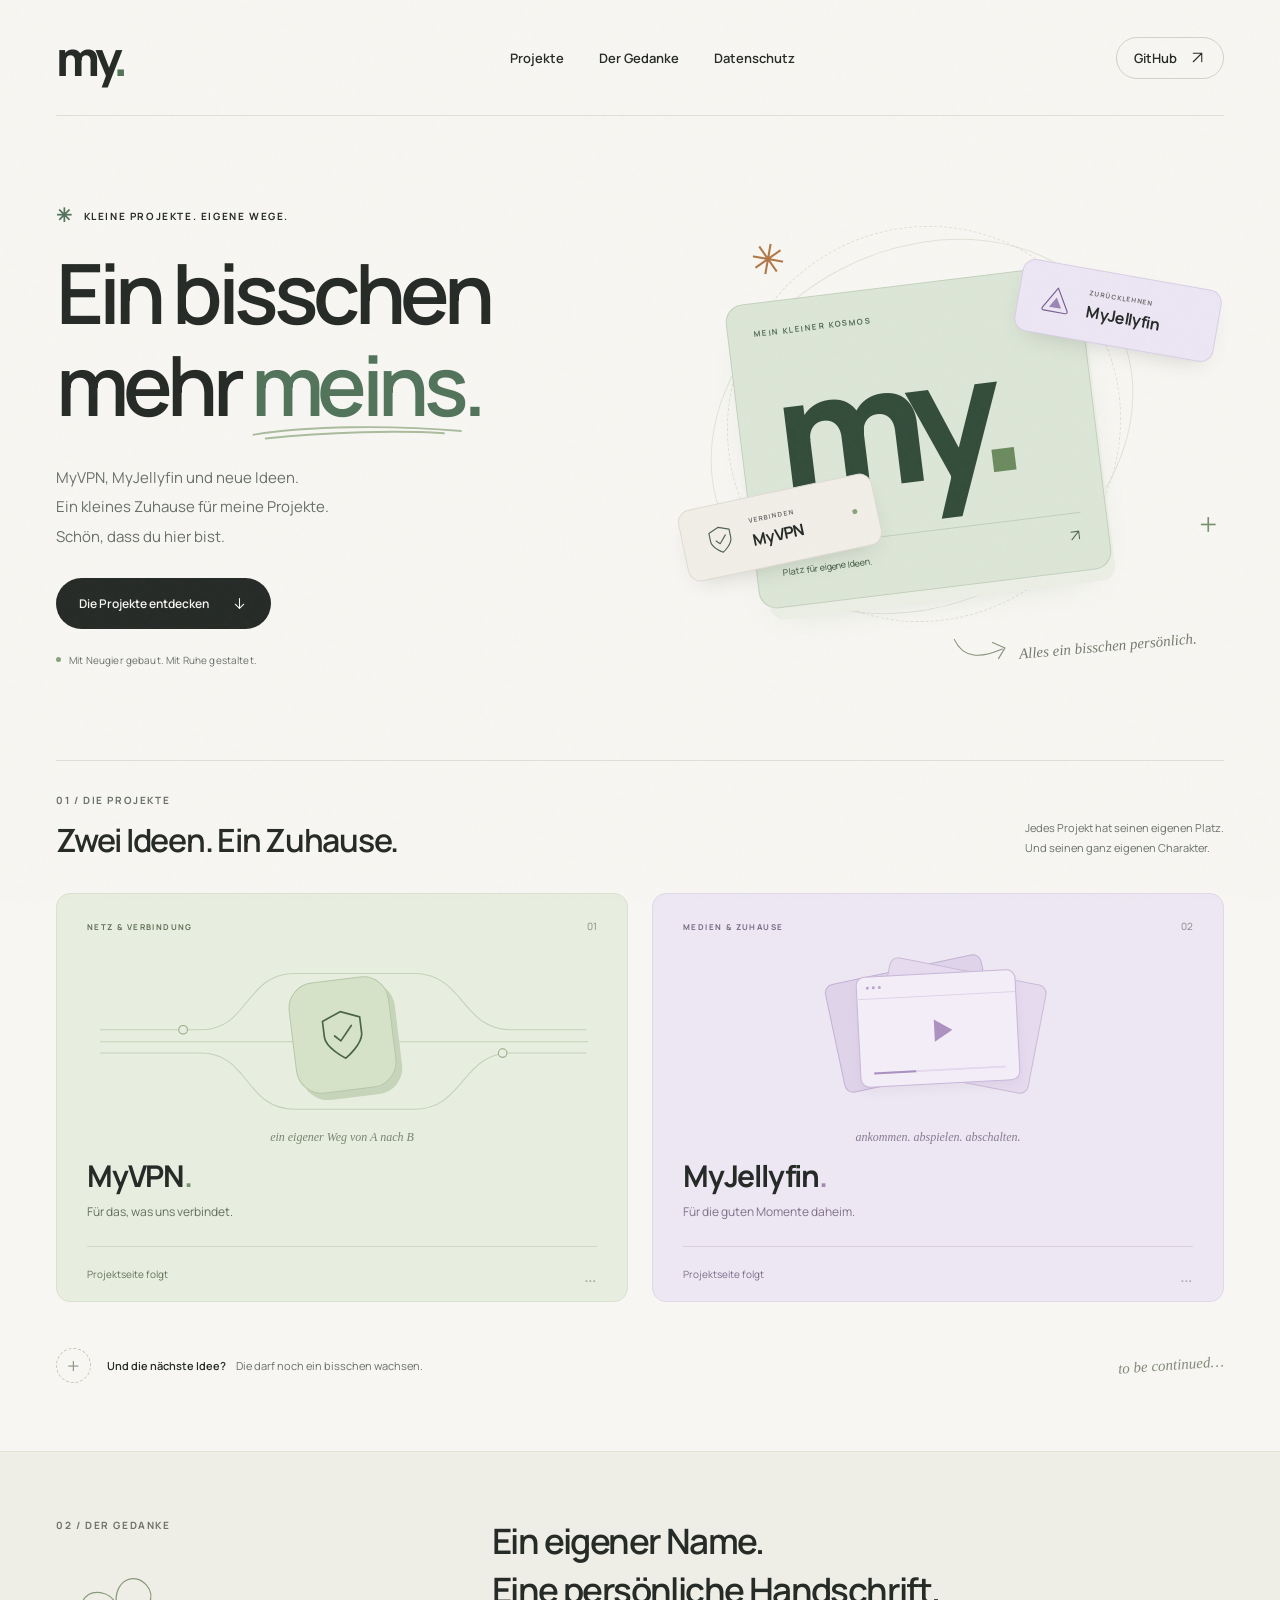
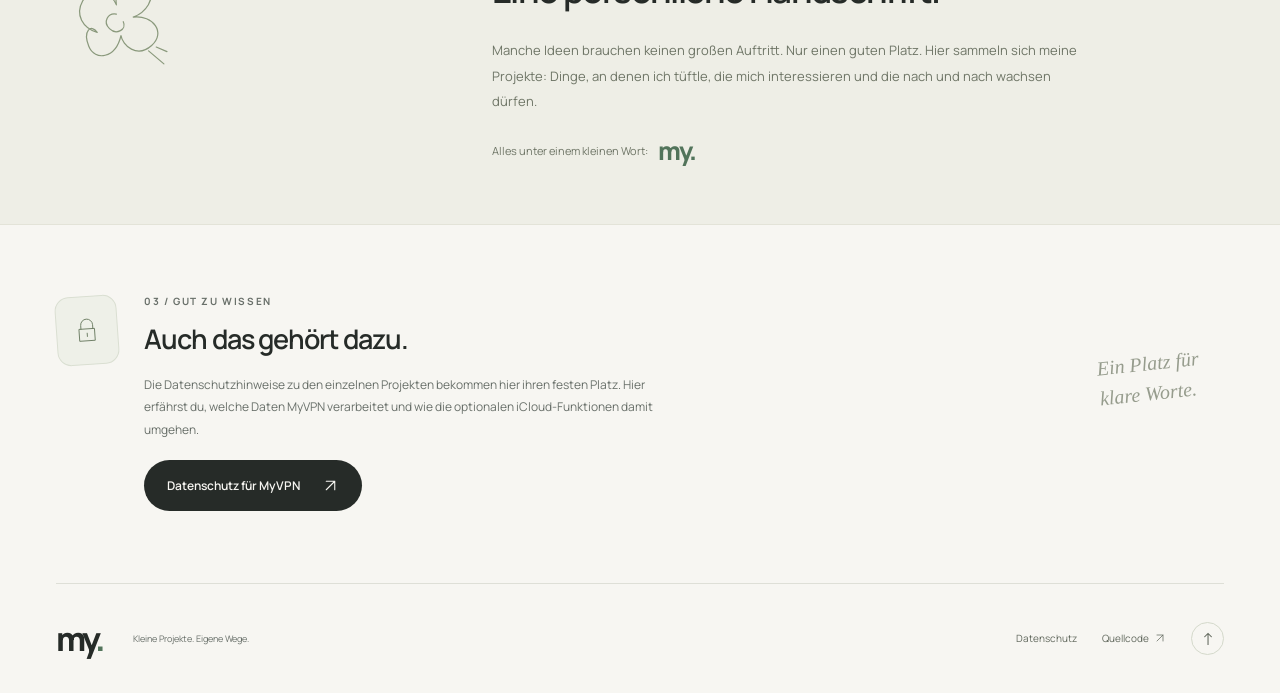
==== index.html @ 81cac43f "init" ====
<!doctype html>
<html lang="de">
  <head>
    <meta charset="utf-8">
    <meta name="viewport" content="width=device-width, initial-scale=1">
    <meta name="theme-color" content="#f7f6f2">
    <meta name="description" content="Ein bisschen mehr meins. Das Zuhause für MyVPN, MyJellyfin und neue Ideen. Projekte, Hintergründe und ein Platz für ihre Datenschutzhinweise.">
    <meta property="og:title" content="my. — Ein bisschen mehr meins.">
    <meta property="og:description" content="MyVPN, MyJellyfin und neue Ideen. Ein kleines Zuhause für meine Projekte.">
    <meta property="og:type" content="website">
    <title>my. — Ein bisschen mehr meins.</title>
    <link rel="icon" href="assets/favicon.svg" type="image/svg+xml">
    <link rel="preload" href="assets/fonts/manrope-variable.ttf" as="font" type="font/ttf" crossorigin>
    <link rel="stylesheet" href="assets/style.css">
    <script src="assets/main.js" defer></script>
  </head>
  <body>
    <a class="skip-link" href="#inhalt">Zum Inhalt springen</a>

    <header class="site-header wrap">
      <a class="wordmark" href="#" aria-label="my. — Zur Startseite">my<span>.</span></a>
      <nav class="main-nav" aria-label="Hauptnavigation">
        <a href="#projekte">Projekte</a>
        <a href="#gedanke">Der Gedanke</a>
        <a href="#datenschutz">Datenschutz</a>
      </nav>
      <a class="github-link" href="https://github.com/lucifermontop" aria-label="GitHub-Profil von lucifermontop">
        GitHub <svg viewBox="0 0 24 24" aria-hidden="true"><path d="M6 18 18 6M6 6h12v12"/></svg>
      </a>
    </header>

    <main id="inhalt">
      <section class="hero wrap" aria-labelledby="hero-title">
        <div class="hero-copy">
          <p class="eyebrow"><span class="little-star" aria-hidden="true">✳</span> KLEINE PROJEKTE. EIGENE WEGE.</p>
          <h1 id="hero-title">Ein bisschen<br>mehr <span class="meins">meins<svg viewBox="0 0 350 20" preserveAspectRatio="none" aria-hidden="true"><path d="M4 13C93 1 232 0 346 8M24 18C128 9 243 7 318 11"/></svg></span><span class="hero-period">.</span></h1>
          <p class="hero-description">MyVPN, MyJellyfin und neue Ideen.<br>Ein kleines Zuhause für meine Projekte.<br>Schön, dass du hier bist.</p>
          <a class="button button-dark" href="#projekte">Die Projekte entdecken <svg viewBox="0 0 24 24" aria-hidden="true"><path d="M12 5v14M6 13l6 6 6-6"/></svg></a>
          <div class="hero-note"><span aria-hidden="true"></span> Mit Neugier gebaut. Mit Ruhe gestaltet.</div>
        </div>

        <div class="hero-art" aria-hidden="true">
          <div class="orbit orbit-one"></div>
          <div class="orbit orbit-two"></div>
          <span class="art-spark spark-one">✳</span>
          <span class="art-spark spark-two">+</span>
          <div class="studio-card">
            <div class="studio-top"><span>MEIN KLEINER KOSMOS</span><span class="three-dots"><i></i><i></i><i></i></span></div>
            <div class="studio-mark">my<span>.</span></div>
            <div class="studio-bottom"><span>Platz für eigene Ideen.</span><svg viewBox="0 0 24 24"><path d="M6 18 18 6M6 6h12v12"/></svg></div>
          </div>
          <div class="floating-project floating-vpn">
            <div class="mini-icon vpn-mini"><svg viewBox="0 0 48 48"><path d="M24 5 39 11v12c0 10-15 19-15 19S9 33 9 23V11L24 5Z"/><path d="m17 24 5 5 10-11"/></svg></div>
            <div><span class="floating-label">VERBINDEN</span><strong>MyVPN</strong></div>
            <span class="floating-dot"></span>
          </div>
          <div class="floating-project floating-jellyfin">
            <div class="mini-icon jelly-mini"><svg viewBox="0 0 48 48"><path d="m24 7 18 31c1.3 2.3.4 4-2.2 4H8.2C5.6 42 4.7 40.3 6 38L24 7Z"/><path d="m24 21 9 15H15l9-15Z"/></svg></div>
            <div><span class="floating-label">ZURÜCKLEHNEN</span><strong>MyJellyfin</strong></div>
          </div>
          <div class="art-caption"><svg viewBox="0 0 64 34"><path d="M3 5c8 22 27 23 51 15M44 12l13 7-8 11"/></svg><span>Alles ein bisschen persönlich.</span></div>
        </div>
      </section>

      <section class="projects-section wrap" id="projekte" aria-labelledby="projects-title">
        <div class="section-heading">
          <div><p class="eyebrow">01 / DIE PROJEKTE</p><h2 id="projects-title">Zwei Ideen. Ein Zuhause.</h2></div>
          <p>Jedes Projekt hat seinen eigenen Platz.<br>Und seinen ganz eigenen Charakter.</p>
        </div>

        <div class="project-grid">
          <article class="project-card project-vpn">
            <div class="project-topline"><span class="project-category">NETZ & VERBINDUNG</span><span class="project-number">01</span></div>
            <div class="project-illustration vpn-illustration" aria-hidden="true">
              <svg class="vpn-routes" viewBox="0 0 520 220" fill="none"><path d="M-20 112h117c55 0 51-65 108-65h139c57 0 55 65 111 65h88M-20 139h117c55 0 51 65 108 65h139c57 0 55-65 111-65h88M-20 126h565"/><circle cx="76" cy="112" r="5"/><circle cx="446" cy="139" r="5"/></svg>
              <div class="vpn-emblem"><svg viewBox="0 0 64 64"><path d="m32 7 20 8v17c0 12-20 25-20 25S12 44 12 32V15l20-8Z"/><path d="m23 32 6 6 13-15"/></svg></div>
              <span class="illustration-caption">ein eigener Weg von A nach B</span>
            </div>
            <div class="project-copy"><h3>MyVPN<span>.</span></h3><p>Für das, was uns verbindet.</p></div>
            <div class="project-footer"><span>Projektseite folgt</span><span class="project-footer-icon" aria-hidden="true">…</span></div>
          </article>

          <article class="project-card project-jellyfin">
            <div class="project-topline"><span class="project-category">MEDIEN & ZUHAUSE</span><span class="project-number">02</span></div>
            <div class="project-illustration jelly-illustration" aria-hidden="true">
              <div class="media-frame frame-back"></div><div class="media-frame frame-middle"></div>
              <div class="media-frame frame-front"><span class="frame-dots"><i></i><i></i><i></i></span><svg viewBox="0 0 64 64"><path d="m27 19 21 13-21 13V19Z"/></svg><span class="media-progress"></span></div>
              <span class="illustration-caption">ankommen. abspielen. abschalten.</span>
            </div>
            <div class="project-copy"><h3>MyJellyfin<span>.</span></h3><p>Für die guten Momente daheim.</p></div>
            <div class="project-footer"><span>Projektseite folgt</span><span class="project-footer-icon" aria-hidden="true">…</span></div>
          </article>
        </div>

        <div class="next-idea"><span class="next-idea-symbol" aria-hidden="true">+</span><p>Und die nächste Idee?<span>Die darf noch ein bisschen wachsen.</span></p><span class="next-idea-scribble" aria-hidden="true">to be continued…</span></div>
      </section>

      <section class="thought-section" id="gedanke" aria-labelledby="thought-title">
        <div class="thought-inner wrap">
          <div class="thought-label"><p class="eyebrow">02 / DER GEDANKE</p><div class="thought-doodle" aria-hidden="true"><svg viewBox="0 0 150 145"><path d="M42 88c-19-6-29-23-19-41s37-13 44 5c-4-31 23-44 39-26s-3 37-17 42c26-3 43 20 24 37s-38 0-40-13c-7 30-34 34-42 14s3-30 11-18Z"/><path d="M67 64c-11-2-18 10-9 19s23 1 18-9M109 112l20 17M119 107l14 6"/></svg></div></div>
          <div class="thought-copy"><h2 id="thought-title">Ein eigener Name.<br>Eine persönliche Handschrift.</h2><p>Manche Ideen brauchen keinen großen Auftritt. Nur einen guten Platz. Hier sammeln sich meine Projekte: Dinge, an denen ich tüftle, die mich interessieren und die nach und nach wachsen dürfen.</p><p class="thought-signoff">Alles unter einem kleinen Wort: <span>my.</span></p></div>
        </div>
      </section>

      <section class="privacy-section wrap" id="datenschutz" aria-labelledby="privacy-title">
        <div class="privacy-icon" aria-hidden="true"><svg viewBox="0 0 48 48"><path d="M13 21v-7a11 11 0 0 1 22 0v7M10 21h28v22H10z"/><path d="M24 29v6"/></svg></div>
        <div class="privacy-copy"><p class="eyebrow">03 / GUT ZU WISSEN</p><h2 id="privacy-title">Auch das gehört dazu.</h2><p>Die Datenschutzhinweise zu den einzelnen Projekten bekommen hier ihren festen Platz. Hier erfährst du, welche Daten MyVPN verarbeitet und wie die optionalen iCloud-Funktionen damit umgehen.</p><a class="button button-dark" href="MyVPN/privacy.html">Datenschutz für MyVPN <svg viewBox="0 0 24 24" aria-hidden="true"><path d="M6 18 18 6M6 6h12v12"/></svg></a></div>
        <span class="privacy-side-note" aria-hidden="true">Ein Platz für<br>klare Worte.</span>
      </section>
    </main>

    <footer class="site-footer wrap">
      <div class="footer-brand"><a class="wordmark" href="#" aria-label="my. — Zurück nach oben">my<span>.</span></a><span>Kleine Projekte. Eigene Wege.</span></div>
      <div class="footer-links"><a href="#datenschutz">Datenschutz</a><a href="https://github.com/lucifermontop/lucifermontop.github.io">Quellcode <svg viewBox="0 0 24 24" aria-hidden="true"><path d="M6 18 18 6M6 6h12v12"/></svg></a><a class="back-to-top" href="#" aria-label="Zurück nach oben">↑</a></div>
    </footer>
  </body>
</html>
---- assets/style.css ----
@font-face {
  font-family: "Manrope";
  src: url("fonts/manrope-variable.ttf") format("truetype");
  font-style: normal;
  font-weight: 200 800;
  font-display: swap;
}

:root {
  --paper: #f7f6f2;
  --ink: #262b28;
  --muted: #69706a;
  --line: #dedfd7;
  --green: #52745b;
  --sage: #dce6d7;
  --lilac: #e9e4f1;
  --font: "Manrope", Arial, sans-serif;
}

*, *::before, *::after { box-sizing: border-box; }
html { scroll-behavior: smooth; scroll-padding-top: 32px; }
body { margin: 0; background: var(--paper); color: var(--ink); font-family: var(--font); -webkit-font-smoothing: antialiased; }
body::before { content: ""; position: fixed; inset: 0; opacity: .035; pointer-events: none; z-index: 10; background-image: url("data:image/svg+xml,%3Csvg viewBox='0 0 180 180' xmlns='http://www.w3.org/2000/svg'%3E%3Cfilter id='n'%3E%3CfeTurbulence type='fractalNoise' baseFrequency='.85' numOctaves='3' stitchTiles='stitch'/%3E%3C/filter%3E%3Cpath fill='%23000' filter='url(%23n)' opacity='.5' d='M0 0h180v180H0z'/%3E%3C/svg%3E"); }
::selection { background: #cfddc9; color: var(--ink); }
a { color: inherit; text-decoration: none; }
button, a { -webkit-tap-highlight-color: transparent; }
svg { display: block; }
a:focus-visible { outline: 2px solid var(--green); outline-offset: 6px; border-radius: 3px; }
.wrap { width: min(1200px, calc(100% - 112px)); margin-inline: auto; }
.skip-link { position: absolute; left: 24px; top: -100px; padding: 14px 20px; background: var(--ink); color: white; z-index: 20; }
.skip-link:focus { top: 12px; }
.site-header { display: flex; align-items: center; justify-content: space-between; min-height: 116px; border-bottom: 1px solid var(--line); gap: 24px; }
.wordmark { font-weight: 800; font-size: 48px; letter-spacing: -4.5px; line-height: 1; padding-right: 5px; }
.wordmark span { color: var(--green); }
.main-nav { display: flex; gap: 35px; margin-left: 60px; font-size: 13px; font-weight: 600; }
.main-nav a, .footer-links a { transition: color .2s; }
.main-nav a:hover, .footer-links a:hover { color: var(--green); }
.main-nav a[aria-current="location"] { color: var(--green); text-decoration: underline; text-underline-offset: 6px; text-decoration-color: #aabc9d; }
.github-link { display: flex; align-items: center; gap: 12px; font-size: 13px; font-weight: 600; border: 1px solid #cfd3c9; padding: 11px 17px; border-radius: 100px; transition: background .2s; }
.github-link:hover { background: var(--sage); }
.github-link svg, .button svg, .footer-links svg { width: 17px; height: 17px; fill: none; stroke: currentColor; stroke-width: 1.5; stroke-linecap: round; stroke-linejoin: round; }
.hero { display: grid; grid-template-columns: 1.05fr 1fr; gap: 16px; align-items: center; padding-block: 90px 93px; }
.eyebrow { font-size: 10px; line-height: 1.6; letter-spacing: 1.6px; font-weight: 700; margin: 0 0 22px; }
.hero-copy .eyebrow { display: flex; align-items: center; gap: 10px; }
.little-star { font-size: 19px; color: var(--green); line-height: 1; }
h1 { font-size: clamp(64px, 6.5vw, 88px); letter-spacing: -5.5px; font-weight: 600; line-height: 1.1; margin: 0; }
.meins { position: relative; color: var(--green); display: inline-block; }
.meins svg { position: absolute; left: 0; bottom: -10px; width: 100%; height: 15px; fill: none; stroke: #aabc9d; stroke-width: 2.5; stroke-linecap: round; }
.hero-period { color: var(--green); }
.hero-description { font-size: 15px; line-height: 1.95; color: var(--muted); margin: 33px 0 27px; }
.button { display: inline-flex; align-items: center; gap: 22px; padding: 17px 23px; font-size: 12px; font-weight: 600; border-radius: 100px; transition: background .2s, transform .2s; }
.button-dark { color: var(--paper); background: var(--ink); }
.button-dark:hover { background: #47634e; transform: translateY(-2px); }
.hero-note { margin-top: 24px; font-size: 10px; color: var(--muted); display: flex; align-items: center; gap: 8px; letter-spacing: .15px; }
.hero-note > span { height: 5px; width: 5px; background: #87a37d; border-radius: 50%; }
.hero-art { height: 455px; position: relative; isolation: isolate; overflow: clip; overflow-clip-margin: 14px; }
.orbit { position: absolute; border: 1px solid #e0e3d8; border-radius: 50%; width: 440px; height: 355px; left: 40px; top: 40px; transform: rotate(-28deg); z-index: -1; }
.orbit-two { width: 390px; height: 400px; left: 67px; top: 15px; transform: rotate(39deg); border-style: dashed; border-color: #dce0d4; }
.studio-card { position: absolute; width: 355px; height: 306px; top: 75px; left: 79px; border-radius: 18px; background: #dce6d7; border: 1px solid #c4d1be; transform: rotate(-7deg); box-shadow: 6px 16px 0 -4px #ebeee4, 0 20px 40px -28px #3f58475c; padding: 24px 25px 20px; transition: transform .55s cubic-bezier(.2,.8,.2,1); }
.hero-art:hover .studio-card { transform: rotate(-4deg) translateY(-3px); }
.studio-top { display: flex; justify-content: space-between; align-items: center; font-size: 8px; letter-spacing: 1.5px; font-weight: 700; color: #55705a; }
.three-dots { display: flex; gap: 4px; }
.three-dots i { display: block; width: 4px; height: 4px; background: #78906e; border-radius: 50%; }
.studio-mark { font-size: 166px; font-weight: 800; letter-spacing: -17px; line-height: 1.2; margin: -2px 0 14px 10px; color: #344d3b; }
.studio-mark span { color: #6c8b5f; }
.studio-bottom { display: flex; justify-content: space-between; align-items: center; padding-top: 14px; border-top: 1px solid #bfd0b9; font-size: 9px; font-weight: 500; color: #51684e; }
.studio-bottom svg { width: 16px; height: 16px; stroke: currentColor; stroke-width: 1.5; fill: none; }
.floating-project { position: absolute; display: flex; align-items: center; gap: 13px; padding: 17px 19px; border-radius: 13px; box-shadow: 0 10px 25px -13px #333b3440; }
.floating-vpn { top: 282px; left: 19px; width: 198px; background: #f1eee7; border: 1px solid #dedbd2; transform: rotate(-12deg); }
.floating-jellyfin { top: 65px; right: 5px; width: 202px; background: #ece6f4; border: 1px solid #d8cfe4; transform: rotate(10deg); }
.floating-label { display: block; font-size: 6.5px; font-weight: 700; letter-spacing: 1px; color: #696969; margin-bottom: 4px; }
.floating-project strong { display: block; font-weight: 700; font-size: 16px; letter-spacing: -.5px; }
.mini-icon { flex-shrink: 0; width: 37px; height: 37px; display: grid; place-items: center; }
.mini-icon svg { width: 33px; height: 33px; stroke-width: 1.7; fill: none; stroke: #52654f; stroke-linejoin: round; stroke-linecap: round; }
.jelly-mini svg { stroke: #796192; }
.jelly-mini svg path:last-child { fill: #9c86b3; stroke: none; }
.floating-dot { height: 5px; width: 5px; border-radius: 50%; background: #89a27e; margin-left: auto; }
.art-spark { position: absolute; line-height: 1; }
.spark-one { color: #b17748; top: 28px; left: 89px; font-size: 42px; transform: rotate(10deg); }
.spark-two { color: #78916e; font-size: 32px; top: 299px; right: 6px; font-weight: 300; }
.art-caption { position: absolute; display: flex; gap: 7px; align-items: flex-end; bottom: 6px; right: 28px; color: #737b6c; font-family: Georgia, serif; font-style: italic; font-size: 15px; transform: rotate(-5deg); }
.art-caption svg { width: 59px; height: 36px; fill: none; stroke: #89937b; stroke-width: 1.2; stroke-linecap: round; }
.projects-section { padding-block: 31px 68px; border-top: 1px solid var(--line); }
.section-heading { display: flex; align-items: flex-end; justify-content: space-between; gap: 24px; margin-bottom: 32px; }
.section-heading .eyebrow { margin-bottom: 12px; color: var(--muted); }
h2 { font-size: 32px; line-height: 1.3; font-weight: 600; letter-spacing: -1.25px; margin: 0; }
.section-heading > p { color: var(--muted); font-size: 11px; line-height: 1.9; margin: 0 0 2px; }
.project-grid { display: grid; grid-template-columns: 1fr 1fr; gap: 24px; }
.project-card { padding: 25px 30px 0; border-radius: 14px; border: 1px solid; overflow: hidden; }
.project-vpn { background: #e7eddf; border-color: #d9e1d0; }
.project-jellyfin { background: #ece7f2; border-color: #e0d8e7; }
.project-topline { display: flex; justify-content: space-between; align-items: center; }
.project-category { font-size: 8px; letter-spacing: 1.4px; font-weight: 700; color: #627058; }
.project-jellyfin .project-category { color: #786984; }
.project-number { font-size: 10px; opacity: .5; }
.project-illustration { height: 222px; position: relative; display: grid; place-items: center; }
.vpn-routes { position: absolute; width: calc(100% + 60px); height: 190px; left: -30px; top: 0; stroke: #c4d2b7; stroke-width: 1.2; }
.vpn-routes circle { fill: #e7eddf; stroke: #95aa85; }
.vpn-emblem { width: 101px; height: 112px; margin-top: -19px; border-radius: 26px; border: 1px solid #b6c8a9; background: #d6e2c8; display: grid; place-items: center; transform: rotate(-7deg); box-shadow: 5px 7px 0 #c6d4ba; transition: transform .35s; }
.vpn-emblem svg { width: 60px; height: 60px; fill: none; stroke: #4b6741; stroke-width: 1.8; stroke-linecap: round; stroke-linejoin: round; }
.project-vpn:hover .vpn-emblem { transform: rotate(0deg) translateY(-3px); }
.illustration-caption { position: absolute; bottom: 10px; font-family: Georgia, serif; font-style: italic; font-size: 12px; color: #798570; }
.jelly-illustration .illustration-caption { color: #8a7a94; }
.media-frame { width: 160px; height: 111px; border: 1px solid; border-radius: 9px; position: absolute; top: 40px; left: calc(50% - 80px); }
.frame-back { background: #dfd3e9; border-color: #c2b1d1; transform: translate(-25px, -5px) rotate(-12deg); }
.frame-middle { background: #e5daee; border-color: #cbbbd8; transform: translate(21px, -3px) rotate(11deg); }
.frame-front { background: #f3edf8; border-color: #c8b7d8; transform: rotate(-3deg); box-shadow: 0 5px 10px #78608e10; transition: transform .35s; }
.project-jellyfin:hover .frame-front { transform: rotate(0deg) translateY(-3px); }
.frame-dots { display: flex; gap: 3px; padding: 9px; border-bottom: 1px solid #ded3e7; }
.frame-dots i { width: 3px; height: 3px; border-radius: 50%; background: #b9a4cb; }
.frame-front svg { width: 55px; height: 55px; margin: 7px auto 0; fill: #ac91c1; }
.media-progress { display: block; position: absolute; height: 2px; left: 13px; right: 13px; bottom: 12px; background: #e4d9ed; border-radius: 2px; }
.media-progress::after { content: ""; display: block; width: 32%; height: 2px; background: #aa90bf; }
.project-copy h3 { font-size: 30px; font-weight: 700; letter-spacing: -1.2px; margin: 0 0 7px; }
.project-vpn h3 span { color: #79946a; }
.project-jellyfin h3 span { color: #a28bb2; }
.project-copy p { font-size: 12px; color: #63705d; margin: 0 0 26px; }
.project-jellyfin .project-copy p { color: #7f7089; }
.project-footer { border-top: 1px solid #cfd9c3; display: flex; align-items: center; justify-content: space-between; min-height: 55px; font-size: 10px; color: #647059; }
.project-jellyfin .project-footer { border-color: #dacee2; color: #7d6c89; }
.project-footer-icon { font-size: 20px; opacity: .5; }
.next-idea { display: flex; align-items: center; gap: 16px; margin-top: 23px; padding: 23px 0 0; }
.next-idea-symbol { font-size: 22px; width: 35px; height: 35px; display: grid; place-items: center; color: #8e9686; border: 1px dashed #c2c9b9; border-radius: 50%; font-weight: 300; }
.next-idea p { font-size: 11px; margin: 0; font-weight: 600; }
.next-idea p span { margin-left: 10px; color: var(--muted); font-weight: 400; }
.next-idea-scribble { margin-left: auto; font-family: Georgia, serif; font-style: italic; font-size: 15px; transform: rotate(-4deg); color: #828a79; }
.thought-section { background: #eeeee6; border-block: 1px solid #e3e3d8; }
.thought-inner { display: grid; grid-template-columns: 1fr 2fr; gap: 70px; padding-block: 65px 61px; }
.thought-label .eyebrow { color: #6d7465; }
.thought-doodle { width: 115px; margin: 32px 0 0 9px; }
.thought-doodle svg { fill: none; stroke: #8a997c; stroke-width: 1.6; stroke-linecap: round; stroke-linejoin: round; }
.thought-copy h2 { font-size: 35px; letter-spacing: -1.6px; line-height: 1.4; }
.thought-copy > p { font-size: 13px; color: #6e7566; line-height: 1.95; max-width: 590px; margin: 23px 0 0; }
.thought-copy .thought-signoff { margin-top: 24px; font-size: 11px; display: flex; gap: 10px; align-items: center; }
.thought-signoff span { font-size: 25px; line-height: 1; letter-spacing: -2px; font-weight: 800; color: #52745b; }
.privacy-section { display: flex; align-items: flex-start; gap: 26px; padding-block: 68px 72px; }
.privacy-icon { flex-shrink: 0; width: 62px; height: 69px; display: grid; place-items: center; border: 1px solid #dadfd2; border-radius: 14px; background: #eef0e8; margin-top: 3px; transform: rotate(-4deg); }
.privacy-icon svg { width: 26px; height: 29px; stroke: #6b7c61; stroke-width: 1.7; fill: none; stroke-linecap: round; stroke-linejoin: round; }
.privacy-copy { max-width: 525px; }
.privacy-copy .eyebrow { color: var(--muted); margin-bottom: 12px; }
.privacy-copy h2 { font-size: 27px; letter-spacing: -.9px; }
.privacy-copy > p:not(.eyebrow) { color: var(--muted); font-size: 12px; line-height: 1.9; margin: 17px 0 18px; }
.privacy-status { display: inline-flex; align-items: center; gap: 7px; color: #777c70; font-size: 9px; border: 1px solid #dde0d4; border-radius: 100px; padding: 6px 10px; }
.privacy-status > span { width: 4px; height: 4px; background: #a9b29d; border-radius: 50%; }
.privacy-side-note { margin-left: auto; margin-top: 54px; padding-right: 24px; color: #969c8d; font-family: Georgia, serif; font-style: italic; font-size: 20px; line-height: 1.5; transform: rotate(-6deg); }
.site-footer { display: flex; align-items: center; justify-content: space-between; min-height: 110px; border-top: 1px solid var(--line); gap: 28px; }
.footer-brand { display: flex; align-items: center; gap: 25px; }
.footer-brand .wordmark { font-size: 33px; letter-spacing: -3px; }
.footer-brand > span { color: var(--muted); font-size: 9px; }
.footer-links { display: flex; align-items: center; gap: 25px; font-size: 10px; color: #62695e; }
.footer-links a { display: flex; align-items: center; gap: 5px; }
.footer-links svg { width: 12px; height: 12px; }
.footer-links .back-to-top { width: 33px; height: 33px; justify-content: center; border: 1px solid #d4d9cb; border-radius: 50%; font-size: 17px; }

@media (min-width: 1500px) {
  .hero { padding-block: 105px 108px; }
}

@media (max-width: 1100px) {
  .wrap { width: calc(100% - 72px); }
  .main-nav { margin-left: 0; gap: 25px; }
  .hero { grid-template-columns: 1.1fr 1fr; padding-block: 75px 80px; }
  h1 { font-size: 67px; letter-spacing: -4px; }
  .hero-art { transform: scale(.85); transform-origin: center right; width: 485px; margin-left: -65px; }
  .thought-inner { gap: 45px; }
}

@media (max-width: 800px) {
  .wrap { width: calc(100% - 48px); }
  .site-header { min-height: 91px; }
  .wordmark { font-size: 41px; }
  .main-nav { gap: 19px; font-size: 11px; }
  .github-link { font-size: 11px; padding: 9px 12px; gap: 8px; }
  .github-link svg { width: 14px; height: 14px; }
  .hero { grid-template-columns: 1fr 1fr; padding-block: 60px 66px; gap: 0; }
  h1 { font-size: 57px; letter-spacing: -3.5px; }
  .hero-copy .eyebrow { font-size: 8px; letter-spacing: 1px; }
  .hero-description { font-size: 12px; margin-top: 29px; }
  .hero-art { transform: scale(.68); transform-origin: center right; margin-left: -154px; }
  .hero-note { font-size: 8px; }
  .button { font-size: 10px; padding: 15px 18px; gap: 16px; }
  h2 { font-size: 26px; }
  .section-heading > p { font-size: 10px; }
  .project-card { padding: 21px 23px 0; }
  .project-grid { gap: 17px; }
  .project-illustration { height: 195px; }
  .project-copy h3 { font-size: 26px; }
  .project-copy p { font-size: 11px; }
  .thought-inner { gap: 35px; grid-template-columns: 1fr 2.3fr; }
  .thought-copy h2 { font-size: 29px; }
  .privacy-side-note { display: none; }
}

@media (max-width: 600px) {
  .wrap { width: calc(100% - 40px); }
  .site-header { min-height: 83px; flex-wrap: wrap; gap: 0; padding-block: 20px 17px; }
  .site-header .wordmark { font-size: 39px; }
  .github-link { margin-left: auto; }
  .main-nav { order: 3; width: 100%; padding-top: 21px; gap: 26px; font-size: 11px; }
  .hero { display: flex; flex-direction: column; align-items: stretch; padding-block: 48px 29px; }
  .hero-copy .eyebrow { font-size: 8px; letter-spacing: 1.3px; margin-bottom: 22px; }
  h1 { font-size: clamp(52px, 12.8vw, 76px); letter-spacing: -3.5px; line-height: 1.13; }
  .hero-description { font-size: 13px; line-height: 1.9; margin: 30px 0 24px; }
  .button { padding: 16px 21px; font-size: 11px; }
  .hero-note { margin-top: 21px; font-size: 9px; }
  .hero-art { width: 340px; height: 340px; transform: none; margin: 21px auto 0; }
  .studio-card { width: 255px; height: 235px; top: 52px; left: 42px; padding: 20px; border-radius: 14px; }
  .studio-top { font-size: 6px; letter-spacing: 1px; }
  .studio-mark { font-size: 123px; letter-spacing: -13px; margin: 0 0 11px 4px; }
  .studio-bottom { font-size: 7px; padding-top: 10px; }
  .studio-bottom svg { width: 12px; height: 12px; }
  .floating-project { padding: 12px 14px; gap: 9px; border-radius: 10px; }
  .floating-vpn { width: 157px; top: 211px; left: 1px; }
  .floating-jellyfin { width: 163px; top: 43px; right: -2px; }
  .mini-icon, .mini-icon svg { width: 27px; height: 27px; }
  .floating-project strong { font-size: 13px; }
  .floating-label { font-size: 5px; }
  .orbit-one { width: 315px; height: 275px; top: 22px; left: 14px; }
  .orbit-two { width: 285px; height: 299px; top: 5px; left: 36px; }
  .spark-one { top: 9px; left: 53px; font-size: 31px; }
  .spark-two { top: 232px; right: -4px; font-size: 26px; }
  .art-caption { font-size: 12px; bottom: 0; right: 8px; }
  .art-caption svg { width: 44px; }
  .projects-section { padding-block: 29px 40px; }
  .section-heading { display: block; margin-bottom: 25px; }
  .section-heading > p { margin-top: 13px; font-size: 11px; }
  .section-heading > p br { display: none; }
  .eyebrow { font-size: 9px; letter-spacing: 1.3px; }
  h2 { font-size: 27px; }
  .project-grid { grid-template-columns: 1fr; gap: 20px; }
  .project-card { padding-inline: 25px; }
  .project-illustration { height: 210px; }
  .project-copy h3 { font-size: 29px; }
  .project-copy p { font-size: 12px; }
  .project-footer { min-height: 53px; }
  .next-idea { align-items: flex-start; gap: 12px; padding-top: 7px; }
  .next-idea p { padding-top: 3px; line-height: 1.8; }
  .next-idea p span { display: block; margin-left: 0; }
  .next-idea-scribble { display: none; }
  .thought-inner { grid-template-columns: 1fr; gap: 0; padding-block: 39px 44px; }
  .thought-label { display: flex; align-items: center; justify-content: space-between; }
  .thought-label .eyebrow { margin-bottom: 0; }
  .thought-doodle { width: 53px; margin: -12px 4px 10px 0; }
  .thought-copy h2 { font-size: 29px; line-height: 1.4; letter-spacing: -1.3px; }
  .thought-copy > p { font-size: 12px; margin-top: 20px; }
  .privacy-section { padding-block: 42px 45px; gap: 16px; }
  .privacy-icon { width: 42px; height: 49px; border-radius: 11px; }
  .privacy-icon svg { width: 20px; height: 24px; }
  .privacy-copy .eyebrow { font-size: 8px; margin-bottom: 10px; }
  .privacy-copy h2 { font-size: 24px; }
  .privacy-copy > p:not(.eyebrow) { font-size: 11px; }
  .site-footer { align-items: flex-start; min-height: 150px; padding-block: 25px; gap: 20px; flex-direction: column; }
  .footer-brand { gap: 21px; }
  .footer-links { width: 100%; gap: 23px; }
  .footer-links .back-to-top { margin-left: auto; }
}

@media (max-width: 374px) {
  .wrap { width: calc(100% - 32px); }
  .main-nav { gap: 21px; }
  .hero-art { width: 290px; height: 315px; }
  .studio-card { left: 25px; width: 239px; height: 225px; }
  .studio-mark { font-size: 116px; }
  .floating-jellyfin { right: -1px; width: 145px; }
  .floating-vpn { left: -1px; width: 144px; top: 204px; }
  .orbit-one { width: 270px; left: 9px; }
  .orbit-two { width: 257px; left: 20px; }
  .art-caption { font-size: 11px; right: 0; }
}

@media (prefers-reduced-motion: reduce) {
  html { scroll-behavior: auto; }
  *, *::before, *::after { transition: none !important; animation: none !important; }
}
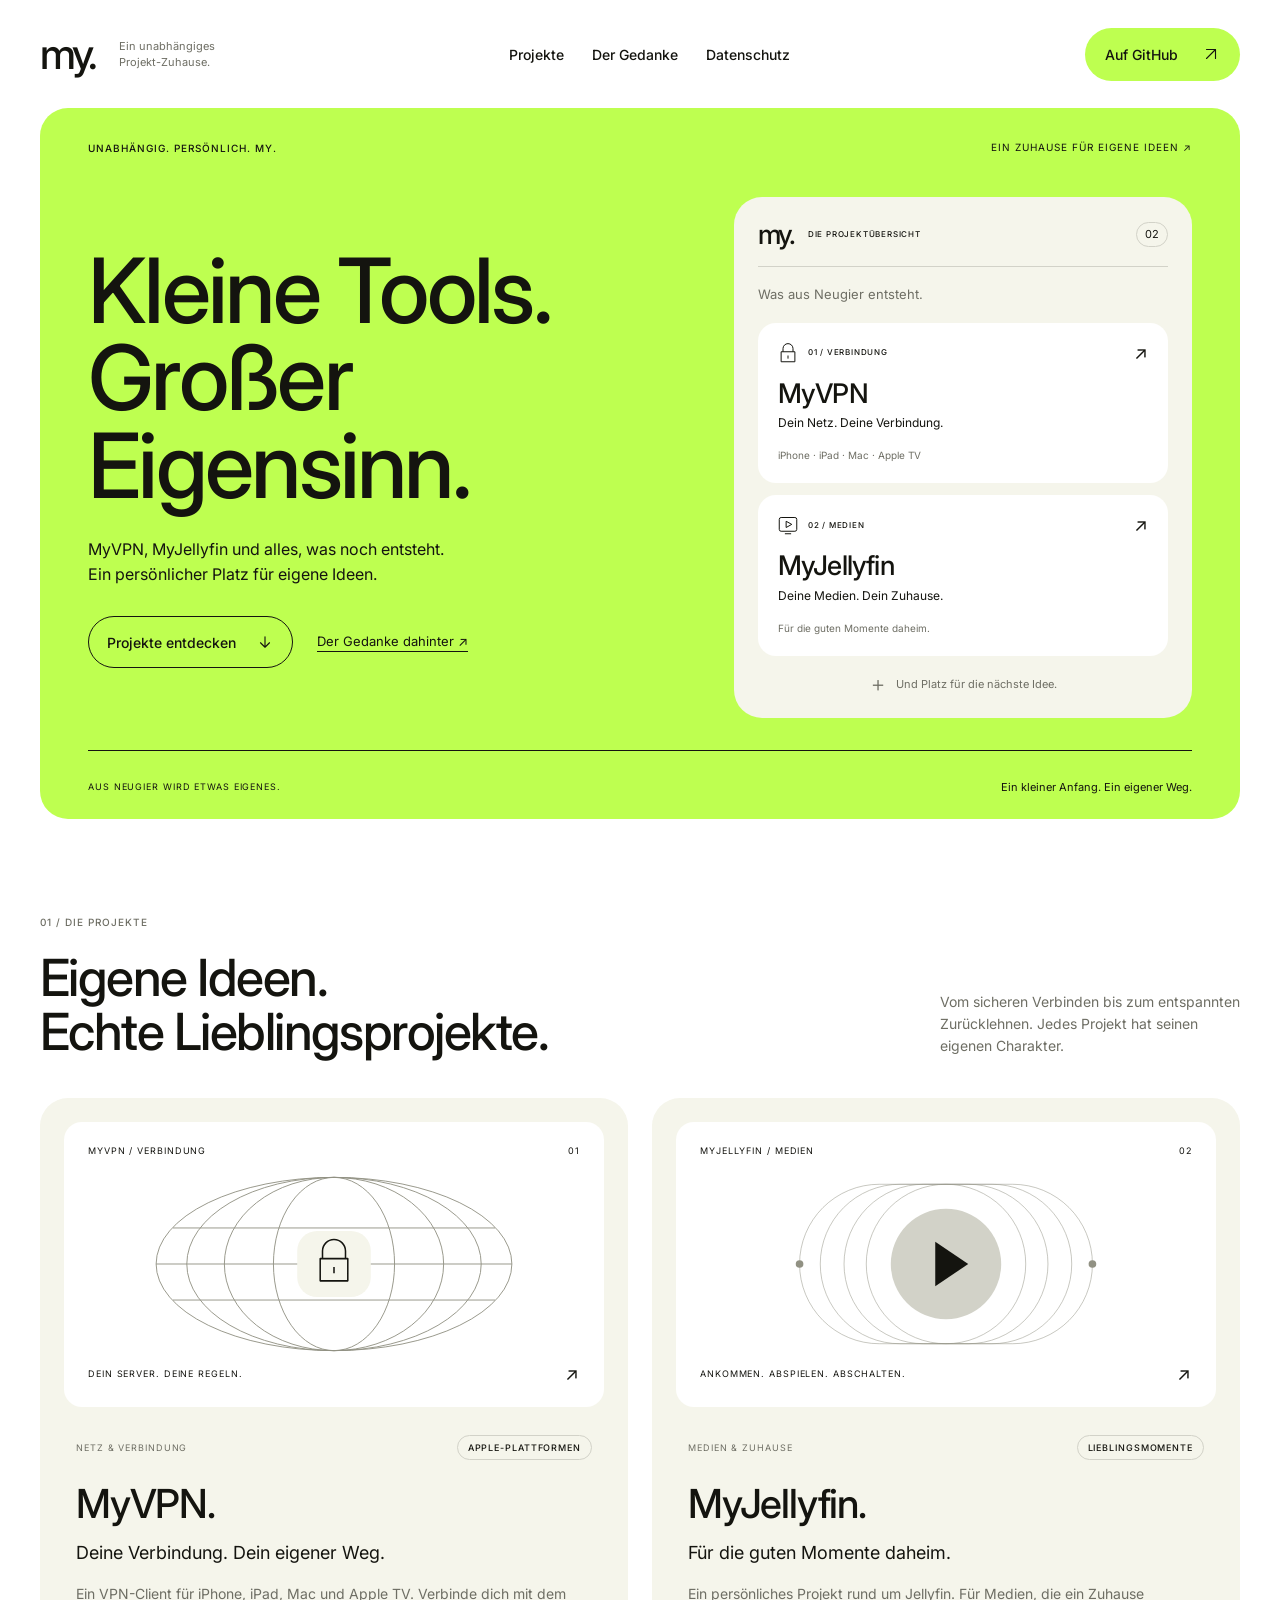
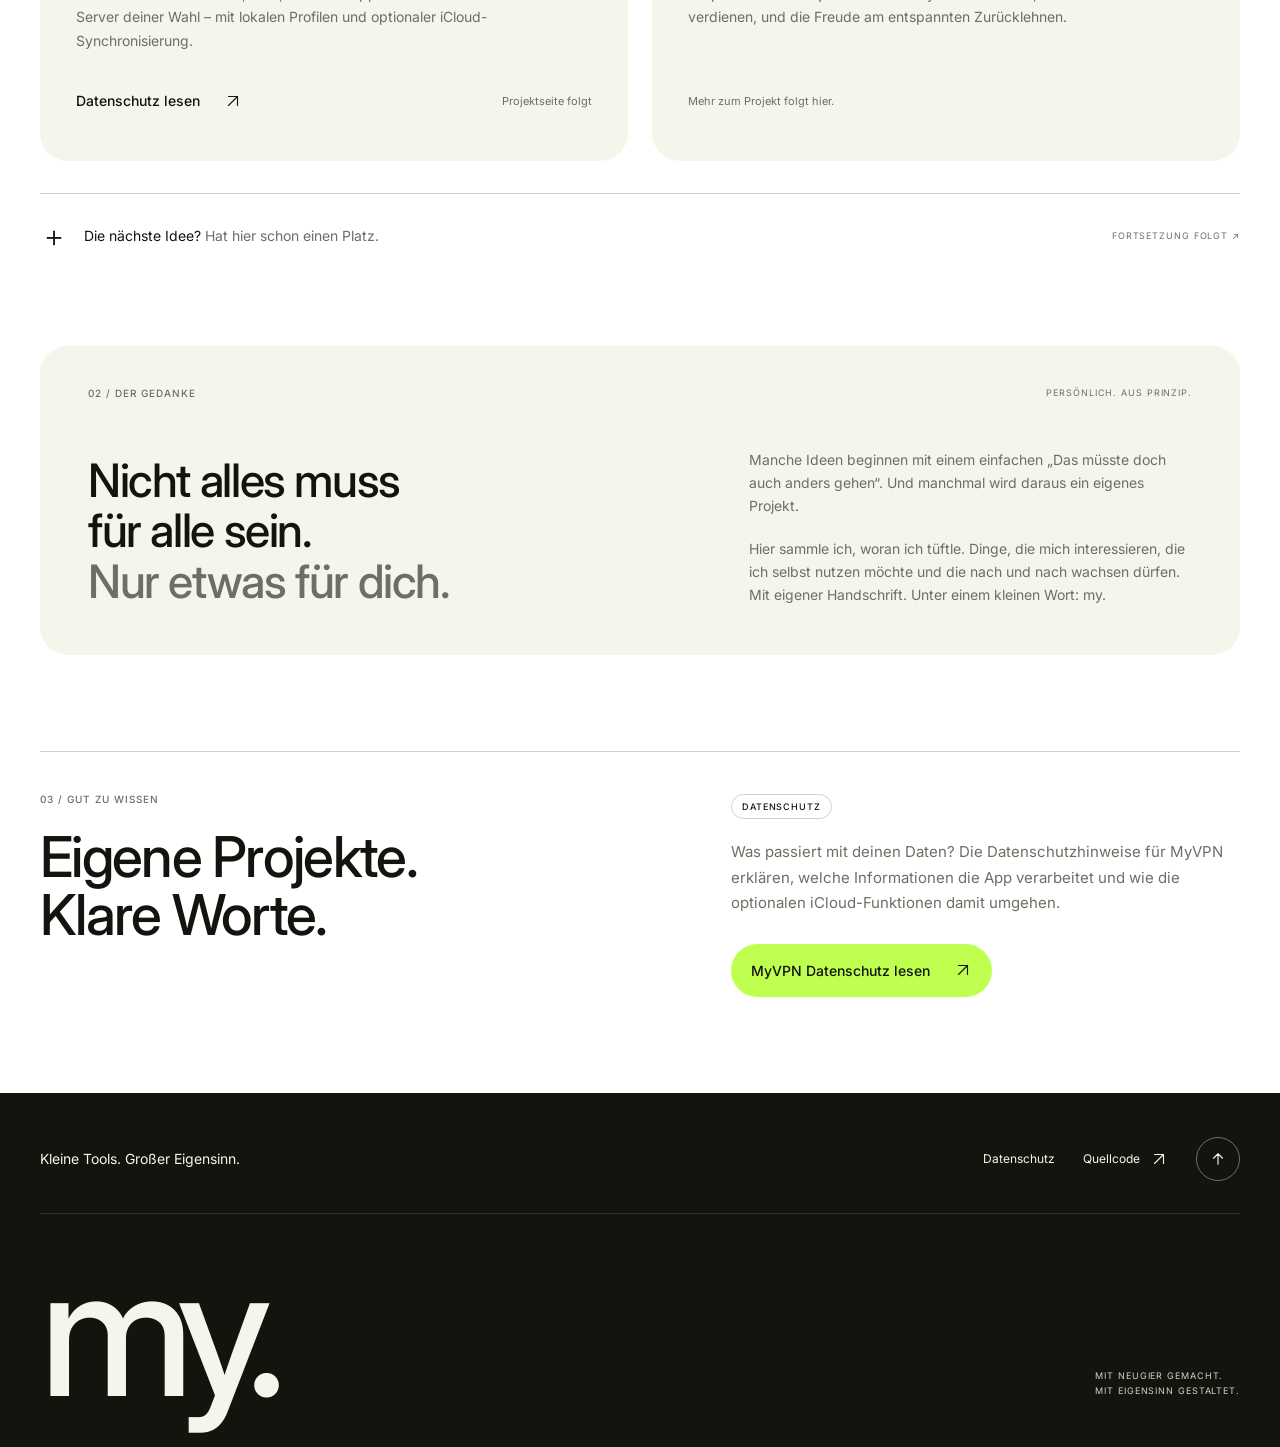
==== commit 306932a9: "new design" ====
--- a/index.html
+++ b/index.html
@@ -3,115 +3,65 @@
   <head>
     <meta charset="utf-8">
     <meta name="viewport" content="width=device-width, initial-scale=1">
-    <meta name="theme-color" content="#f7f6f2">
-    <meta name="description" content="Ein bisschen mehr meins. Das Zuhause für MyVPN, MyJellyfin und neue Ideen. Projekte, Hintergründe und ein Platz für ihre Datenschutzhinweise.">
-    <meta property="og:title" content="my. — Ein bisschen mehr meins.">
-    <meta property="og:description" content="MyVPN, MyJellyfin und neue Ideen. Ein kleines Zuhause für meine Projekte.">
+    <meta name="theme-color" content="#f5f5eb">
+    <meta name="description" content="Kleine Tools. Großer Eigensinn. Das persönliche Projekt-Zuhause für MyVPN, MyJellyfin und alles, was aus Neugier entsteht.">
+    <meta property="og:title" content="my. — Kleine Tools. Großer Eigensinn.">
+    <meta property="og:description" content="MyVPN, MyJellyfin und alles, was aus Neugier entsteht. Ein persönlicher Platz für eigene Ideen.">
     <meta property="og:type" content="website">
-    <title>my. — Ein bisschen mehr meins.</title>
+    <title>my. — Kleine Tools. Großer Eigensinn.</title>
     <link rel="icon" href="assets/favicon.svg" type="image/svg+xml">
-    <link rel="preload" href="assets/fonts/manrope-variable.ttf" as="font" type="font/ttf" crossorigin>
+    <link rel="preload" href="assets/fonts/inter-variable.ttf" as="font" type="font/ttf" crossorigin>
     <link rel="stylesheet" href="assets/style.css">
     <script src="assets/main.js" defer></script>
   </head>
   <body>
     <a class="skip-link" href="#inhalt">Zum Inhalt springen</a>
-
     <header class="site-header wrap">
-      <a class="wordmark" href="#" aria-label="my. — Zur Startseite">my<span>.</span></a>
-      <nav class="main-nav" aria-label="Hauptnavigation">
-        <a href="#projekte">Projekte</a>
-        <a href="#gedanke">Der Gedanke</a>
-        <a href="#datenschutz">Datenschutz</a>
-      </nav>
-      <a class="github-link" href="https://github.com/lucifermontop" aria-label="GitHub-Profil von lucifermontop">
-        GitHub <svg viewBox="0 0 24 24" aria-hidden="true"><path d="M6 18 18 6M6 6h12v12"/></svg>
-      </a>
+      <a class="brand-lockup" href="#" aria-label="my. — Zur Startseite"><span class="wordmark">my.</span><span class="brand-caption">Ein unabhängiges<br>Projekt-Zuhause.</span></a>
+      <nav class="main-nav" aria-label="Hauptnavigation"><a href="#projekte">Projekte</a><a href="#gedanke">Der Gedanke</a><a href="#datenschutz">Datenschutz</a></nav>
+      <a class="github-link" href="https://github.com/lucifermontop" aria-label="GitHub-Profil von lucifermontop">Auf GitHub <svg viewBox="0 0 24 24" aria-hidden="true"><path d="M6 18 18 6M6 6h12v12"/></svg></a>
     </header>
 
     <main id="inhalt">
       <section class="hero wrap" aria-labelledby="hero-title">
-        <div class="hero-copy">
-          <p class="eyebrow"><span class="little-star" aria-hidden="true">✳</span> KLEINE PROJEKTE. EIGENE WEGE.</p>
-          <h1 id="hero-title">Ein bisschen<br>mehr <span class="meins">meins<svg viewBox="0 0 350 20" preserveAspectRatio="none" aria-hidden="true"><path d="M4 13C93 1 232 0 346 8M24 18C128 9 243 7 318 11"/></svg></span><span class="hero-period">.</span></h1>
-          <p class="hero-description">MyVPN, MyJellyfin und neue Ideen.<br>Ein kleines Zuhause für meine Projekte.<br>Schön, dass du hier bist.</p>
-          <a class="button button-dark" href="#projekte">Die Projekte entdecken <svg viewBox="0 0 24 24" aria-hidden="true"><path d="M12 5v14M6 13l6 6 6-6"/></svg></a>
-          <div class="hero-note"><span aria-hidden="true"></span> Mit Neugier gebaut. Mit Ruhe gestaltet.</div>
+        <div class="hero-kicker"><p class="eyebrow">UNABHÄNGIG. PERSÖNLICH. MY.</p><span class="hero-edition">EIN ZUHAUSE FÜR EIGENE IDEEN ↗</span></div>
+        <div class="hero-layout">
+          <div class="hero-copy">
+            <h1 id="hero-title">Kleine Tools.<br>Großer<br>Eigensinn.</h1>
+            <p class="hero-description">MyVPN, MyJellyfin und alles, was noch entsteht. Ein persönlicher Platz für eigene Ideen.</p>
+            <div class="hero-actions"><a class="button hero-button" href="#projekte">Projekte entdecken <svg viewBox="0 0 24 24" aria-hidden="true"><path d="M12 5v14M6 13l6 6 6-6"/></svg></a><a class="text-link" href="#gedanke">Der Gedanke dahinter ↗</a></div>
+          </div>
+          <nav class="project-overview" aria-label="Projektübersicht">
+            <div class="overview-header"><span class="overview-wordmark" aria-hidden="true">my.</span><span class="eyebrow">DIE PROJEKTÜBERSICHT</span><span class="overview-count">02</span></div>
+            <p class="overview-intro">Was aus Neugier entsteht.</p>
+            <a class="overview-item" href="#myvpn"><div class="overview-item-top"><svg class="overview-icon" viewBox="0 0 32 32" aria-hidden="true"><path d="M8 14V9a8 8 0 0 1 16 0v5M5 14h22v16H5zM16 20v5"/></svg><span class="eyebrow">01 / VERBINDUNG</span><span class="overview-arrow" aria-hidden="true">↗</span></div><span class="overview-title">MyVPN</span><span class="overview-description">Dein Netz. Deine Verbindung.</span><span class="overview-meta">iPhone · iPad · Mac · Apple TV</span></a>
+            <a class="overview-item" href="#myjellyfin"><div class="overview-item-top"><svg class="overview-icon" viewBox="0 0 32 32" aria-hidden="true"><rect x="2" y="4" width="28" height="22" rx="3"/><path d="m13 10 9 5-9 5V10ZM11 30h10"/></svg><span class="eyebrow">02 / MEDIEN</span><span class="overview-arrow" aria-hidden="true">↗</span></div><span class="overview-title">MyJellyfin</span><span class="overview-description">Deine Medien. Dein Zuhause.</span><span class="overview-meta">Für die guten Momente daheim.</span></a>
+            <div class="overview-footer"><span aria-hidden="true">＋</span><p>Und Platz für die nächste Idee.</p></div>
+          </nav>
         </div>
-
-        <div class="hero-art" aria-hidden="true">
-          <div class="orbit orbit-one"></div>
-          <div class="orbit orbit-two"></div>
-          <span class="art-spark spark-one">✳</span>
-          <span class="art-spark spark-two">+</span>
-          <div class="studio-card">
-            <div class="studio-top"><span>MEIN KLEINER KOSMOS</span><span class="three-dots"><i></i><i></i><i></i></span></div>
-            <div class="studio-mark">my<span>.</span></div>
-            <div class="studio-bottom"><span>Platz für eigene Ideen.</span><svg viewBox="0 0 24 24"><path d="M6 18 18 6M6 6h12v12"/></svg></div>
-          </div>
-          <div class="floating-project floating-vpn">
-            <div class="mini-icon vpn-mini"><svg viewBox="0 0 48 48"><path d="M24 5 39 11v12c0 10-15 19-15 19S9 33 9 23V11L24 5Z"/><path d="m17 24 5 5 10-11"/></svg></div>
-            <div><span class="floating-label">VERBINDEN</span><strong>MyVPN</strong></div>
-            <span class="floating-dot"></span>
-          </div>
-          <div class="floating-project floating-jellyfin">
-            <div class="mini-icon jelly-mini"><svg viewBox="0 0 48 48"><path d="m24 7 18 31c1.3 2.3.4 4-2.2 4H8.2C5.6 42 4.7 40.3 6 38L24 7Z"/><path d="m24 21 9 15H15l9-15Z"/></svg></div>
-            <div><span class="floating-label">ZURÜCKLEHNEN</span><strong>MyJellyfin</strong></div>
-          </div>
-          <div class="art-caption"><svg viewBox="0 0 64 34"><path d="M3 5c8 22 27 23 51 15M44 12l13 7-8 11"/></svg><span>Alles ein bisschen persönlich.</span></div>
-        </div>
+        <div class="hero-footnote"><span>AUS NEUGIER WIRD ETWAS EIGENES.</span><span>Ein kleiner Anfang. Ein eigener Weg.</span></div>
       </section>
 
       <section class="projects-section wrap" id="projekte" aria-labelledby="projects-title">
-        <div class="section-heading">
-          <div><p class="eyebrow">01 / DIE PROJEKTE</p><h2 id="projects-title">Zwei Ideen. Ein Zuhause.</h2></div>
-          <p>Jedes Projekt hat seinen eigenen Platz.<br>Und seinen ganz eigenen Charakter.</p>
-        </div>
-
-        <div class="project-grid">
-          <article class="project-card project-vpn">
-            <div class="project-topline"><span class="project-category">NETZ & VERBINDUNG</span><span class="project-number">01</span></div>
-            <div class="project-illustration vpn-illustration" aria-hidden="true">
-              <svg class="vpn-routes" viewBox="0 0 520 220" fill="none"><path d="M-20 112h117c55 0 51-65 108-65h139c57 0 55 65 111 65h88M-20 139h117c55 0 51 65 108 65h139c57 0 55-65 111-65h88M-20 126h565"/><circle cx="76" cy="112" r="5"/><circle cx="446" cy="139" r="5"/></svg>
-              <div class="vpn-emblem"><svg viewBox="0 0 64 64"><path d="m32 7 20 8v17c0 12-20 25-20 25S12 44 12 32V15l20-8Z"/><path d="m23 32 6 6 13-15"/></svg></div>
-              <span class="illustration-caption">ein eigener Weg von A nach B</span>
-            </div>
-            <div class="project-copy"><h3>MyVPN<span>.</span></h3><p>Für das, was uns verbindet.</p></div>
-            <div class="project-footer"><span>Projektseite folgt</span><span class="project-footer-icon" aria-hidden="true">…</span></div>
+        <div class="section-heading"><div><p class="eyebrow section-label">01 / DIE PROJEKTE</p><h2 id="projects-title">Eigene Ideen.<br>Echte Lieblingsprojekte.</h2></div><p>Vom sicheren Verbinden bis zum entspannten Zurücklehnen. Jedes Projekt hat seinen eigenen Charakter.</p></div>
+        <div class="project-list">
+          <article class="project-card" id="myvpn" aria-labelledby="vpn-title">
+            <div class="project-visual visual-vpn" aria-hidden="true"><div class="visual-topline"><span>MYVPN / VERBINDUNG</span><span>01</span></div><svg class="connection-art" viewBox="0 0 560 300" fill="none"><g stroke="#919183" stroke-width="1.2"><ellipse cx="280" cy="150" rx="232" ry="113"/><ellipse cx="280" cy="150" rx="192" ry="113"/><ellipse cx="280" cy="150" rx="143" ry="113"/><ellipse cx="280" cy="150" rx="79" ry="113"/><path d="M48 150h464M70 103h420M70 197h420"/></g><rect x="232" y="107" width="96" height="86" rx="26" fill="#f5f5eb"/><path d="M265 143v-10a15 15 0 0 1 30 0v10m-33 0h36v29h-36zM280 154v8" stroke="#14140f" stroke-width="2" stroke-linejoin="round"/></svg><div class="visual-bottomline"><span>DEIN SERVER. DEINE REGELN.</span><span>↗</span></div></div>
+            <div class="project-info"><div class="project-meta"><span class="project-index">NETZ & VERBINDUNG</span><span class="project-tag">Apple-Plattformen</span></div><h3 id="vpn-title">MyVPN.</h3><p class="project-lead">Deine Verbindung. Dein eigener Weg.</p><p class="project-description">Ein VPN-Client für iPhone, iPad, Mac und Apple TV. Verbinde dich mit dem Server deiner Wahl – mit lokalen Profilen und optionaler iCloud-Synchronisierung.</p><div class="project-actions"><a class="button button-secondary" href="MyVPN/privacy.html">Datenschutz lesen <svg viewBox="0 0 24 24" aria-hidden="true"><path d="M6 18 18 6M6 6h12v12"/></svg></a><span class="project-status">Projektseite folgt</span></div></div>
           </article>
-
-          <article class="project-card project-jellyfin">
-            <div class="project-topline"><span class="project-category">MEDIEN & ZUHAUSE</span><span class="project-number">02</span></div>
-            <div class="project-illustration jelly-illustration" aria-hidden="true">
-              <div class="media-frame frame-back"></div><div class="media-frame frame-middle"></div>
-              <div class="media-frame frame-front"><span class="frame-dots"><i></i><i></i><i></i></span><svg viewBox="0 0 64 64"><path d="m27 19 21 13-21 13V19Z"/></svg><span class="media-progress"></span></div>
-              <span class="illustration-caption">ankommen. abspielen. abschalten.</span>
-            </div>
-            <div class="project-copy"><h3>MyJellyfin<span>.</span></h3><p>Für die guten Momente daheim.</p></div>
-            <div class="project-footer"><span>Projektseite folgt</span><span class="project-footer-icon" aria-hidden="true">…</span></div>
+          <article class="project-card" id="myjellyfin" aria-labelledby="jellyfin-title">
+            <div class="project-visual visual-jellyfin" aria-hidden="true"><div class="visual-topline"><span>MYJELLYFIN / MEDIEN</span><span>02</span></div><svg class="media-art" viewBox="0 0 560 300" fill="none"><g stroke="#f5f5eb" stroke-opacity=".35"><rect x="89" y="46" width="382" height="208" rx="104"/><rect x="116" y="46" width="328" height="208" rx="104"/><rect x="147" y="46" width="266" height="208" rx="104"/><circle cx="280" cy="150" r="104"/></g><circle cx="280" cy="150" r="72" fill="#d2d2c8"/><path d="m266 121 43 29-43 29v-58Z" fill="#14140f"/><circle cx="89" cy="150" r="5" fill="#919183"/><circle cx="471" cy="150" r="5" fill="#919183"/></svg><div class="visual-bottomline"><span>ANKOMMEN. ABSPIELEN. ABSCHALTEN.</span><span>↗</span></div></div>
+            <div class="project-info"><div class="project-meta"><span class="project-index">MEDIEN & ZUHAUSE</span><span class="project-tag">Lieblingsmomente</span></div><h3 id="jellyfin-title">MyJellyfin.</h3><p class="project-lead">Für die guten Momente daheim.</p><p class="project-description">Ein persönliches Projekt rund um Jellyfin. Für Medien, die ein Zuhause verdienen, und die Freude am entspannten Zurücklehnen.</p><div class="project-actions"><span class="project-status">Mehr zum Projekt folgt hier.</span><span class="pending-mark" aria-hidden="true">↗</span></div></div>
           </article>
         </div>
-
-        <div class="next-idea"><span class="next-idea-symbol" aria-hidden="true">+</span><p>Und die nächste Idee?<span>Die darf noch ein bisschen wachsen.</span></p><span class="next-idea-scribble" aria-hidden="true">to be continued…</span></div>
+        <div class="next-idea"><span class="next-idea-icon" aria-hidden="true">＋</span><p>Die nächste Idee? <span>Hat hier schon einen Platz.</span></p><span class="next-idea-note">FORTSETZUNG FOLGT ↗</span></div>
       </section>
 
-      <section class="thought-section" id="gedanke" aria-labelledby="thought-title">
-        <div class="thought-inner wrap">
-          <div class="thought-label"><p class="eyebrow">02 / DER GEDANKE</p><div class="thought-doodle" aria-hidden="true"><svg viewBox="0 0 150 145"><path d="M42 88c-19-6-29-23-19-41s37-13 44 5c-4-31 23-44 39-26s-3 37-17 42c26-3 43 20 24 37s-38 0-40-13c-7 30-34 34-42 14s3-30 11-18Z"/><path d="M67 64c-11-2-18 10-9 19s23 1 18-9M109 112l20 17M119 107l14 6"/></svg></div></div>
-          <div class="thought-copy"><h2 id="thought-title">Ein eigener Name.<br>Eine persönliche Handschrift.</h2><p>Manche Ideen brauchen keinen großen Auftritt. Nur einen guten Platz. Hier sammeln sich meine Projekte: Dinge, an denen ich tüftle, die mich interessieren und die nach und nach wachsen dürfen.</p><p class="thought-signoff">Alles unter einem kleinen Wort: <span>my.</span></p></div>
-        </div>
-      </section>
+      <section class="thought-section wrap" id="gedanke" aria-labelledby="thought-title"><div class="thought-topline"><p class="eyebrow">02 / DER GEDANKE</p><span>PERSÖNLICH. AUS PRINZIP.</span></div><div class="thought-inner"><h2 id="thought-title">Nicht alles muss<br>für alle sein.<br><em>Nur etwas für dich.</em></h2><div class="thought-copy"><p>Manche Ideen beginnen mit einem einfachen „Das müsste doch auch anders gehen“. Und manchmal wird daraus ein eigenes Projekt.</p><p>Hier sammle ich, woran ich tüftle. Dinge, die mich interessieren, die ich selbst nutzen möchte und die nach und nach wachsen dürfen. Mit eigener Handschrift. Unter einem kleinen Wort: my.</p></div></div></section>
 
-      <section class="privacy-section wrap" id="datenschutz" aria-labelledby="privacy-title">
-        <div class="privacy-icon" aria-hidden="true"><svg viewBox="0 0 48 48"><path d="M13 21v-7a11 11 0 0 1 22 0v7M10 21h28v22H10z"/><path d="M24 29v6"/></svg></div>
-        <div class="privacy-copy"><p class="eyebrow">03 / GUT ZU WISSEN</p><h2 id="privacy-title">Auch das gehört dazu.</h2><p>Die Datenschutzhinweise zu den einzelnen Projekten bekommen hier ihren festen Platz. Hier erfährst du, welche Daten MyVPN verarbeitet und wie die optionalen iCloud-Funktionen damit umgehen.</p><a class="button button-dark" href="MyVPN/privacy.html">Datenschutz für MyVPN <svg viewBox="0 0 24 24" aria-hidden="true"><path d="M6 18 18 6M6 6h12v12"/></svg></a></div>
-        <span class="privacy-side-note" aria-hidden="true">Ein Platz für<br>klare Worte.</span>
-      </section>
+      <section class="privacy-section wrap" id="datenschutz" aria-labelledby="privacy-title"><div class="privacy-heading"><p class="eyebrow section-label">03 / GUT ZU WISSEN</p><h2 id="privacy-title">Eigene Projekte.<br>Klare Worte.</h2></div><div class="privacy-copy"><span class="project-tag">Datenschutz</span><p>Was passiert mit deinen Daten? Die Datenschutzhinweise für MyVPN erklären, welche Informationen die App verarbeitet und wie die optionalen iCloud-Funktionen damit umgehen.</p><a class="button button-primary" href="MyVPN/privacy.html">MyVPN Datenschutz lesen <svg viewBox="0 0 24 24" aria-hidden="true"><path d="M6 18 18 6M6 6h12v12"/></svg></a></div></section>
     </main>
 
-    <footer class="site-footer wrap">
-      <div class="footer-brand"><a class="wordmark" href="#" aria-label="my. — Zurück nach oben">my<span>.</span></a><span>Kleine Projekte. Eigene Wege.</span></div>
-      <div class="footer-links"><a href="#datenschutz">Datenschutz</a><a href="https://github.com/lucifermontop/lucifermontop.github.io">Quellcode <svg viewBox="0 0 24 24" aria-hidden="true"><path d="M6 18 18 6M6 6h12v12"/></svg></a><a class="back-to-top" href="#" aria-label="Zurück nach oben">↑</a></div>
-    </footer>
+    <footer class="site-footer"><div class="wrap"><div class="footer-top"><p>Kleine Tools. Großer Eigensinn.</p><div class="footer-links"><a href="#datenschutz">Datenschutz</a><a href="https://github.com/lucifermontop/lucifermontop.github.io">Quellcode <svg viewBox="0 0 24 24" aria-hidden="true"><path d="M6 18 18 6M6 6h12v12"/></svg></a><a class="back-to-top" href="#" aria-label="Zurück nach oben"><svg viewBox="0 0 24 24" aria-hidden="true"><path d="M12 19V5M6 11l6-6 6 6"/></svg></a></div></div><div class="footer-bottom"><a class="footer-wordmark" href="#" aria-label="my. — Zurück nach oben">my.</a><span class="footer-note">MIT NEUGIER GEMACHT.<br>MIT EIGENSINN GESTALTET.</span></div></div></footer>
   </body>
 </html>
--- a/assets/style.css
+++ b/assets/style.css
@@ -1,274 +1,270 @@
 @font-face {
-  font-family: "Manrope";
-  src: url("fonts/manrope-variable.ttf") format("truetype");
+  font-family: "Inter";
+  src: url("fonts/inter-variable.ttf") format("truetype");
   font-style: normal;
-  font-weight: 200 800;
+  font-weight: 100 900;
   font-display: swap;
 }
-
 :root {
-  --paper: #f7f6f2;
-  --ink: #262b28;
-  --muted: #69706a;
-  --line: #dedfd7;
-  --green: #52745b;
-  --sage: #dce6d7;
-  --lilac: #e9e4f1;
-  --font: "Manrope", Arial, sans-serif;
-}
-
+  --color-electric-lime: #beff50;
+  --color-off-black-ink: #14140f;
+  --color-off-white-canvas: #f5f5eb;
+  --color-pure-white: #ffffff;
+  --color-ash: #d2d2c8;
+  --color-graphite: #6e6e64;
+  --color-deep-charcoal: #30302a;
+  --color-stone: #919183;
+  --color-smoke: #b9b9b7;
+  --font-otsono: "Inter", Arial, sans-serif;
+  --radius-cards: 28px;
+  --radius-inner: 18px;
+  --radius-pills: 9999px;
+  --radius-buttons: 28px;
+  --page-max-width: 1200px;
+  --section-gap: 96px;
+  --ink: var(--color-off-black-ink);
+  --paper: var(--color-off-white-canvas);
+  --muted: var(--color-graphite);
+  --line: var(--color-ash);
+}
 *, *::before, *::after { box-sizing: border-box; }
 html { scroll-behavior: smooth; scroll-padding-top: 32px; }
-body { margin: 0; background: var(--paper); color: var(--ink); font-family: var(--font); -webkit-font-smoothing: antialiased; }
-body::before { content: ""; position: fixed; inset: 0; opacity: .035; pointer-events: none; z-index: 10; background-image: url("data:image/svg+xml,%3Csvg viewBox='0 0 180 180' xmlns='http://www.w3.org/2000/svg'%3E%3Cfilter id='n'%3E%3CfeTurbulence type='fractalNoise' baseFrequency='.85' numOctaves='3' stitchTiles='stitch'/%3E%3C/filter%3E%3Cpath fill='%23000' filter='url(%23n)' opacity='.5' d='M0 0h180v180H0z'/%3E%3C/svg%3E"); }
-::selection { background: #cfddc9; color: var(--ink); }
+body { margin: 0; color: var(--ink); background: var(--color-pure-white); font: 400 16px/1.5 var(--font-otsono); -webkit-font-smoothing: antialiased; }
 a { color: inherit; text-decoration: none; }
-button, a { -webkit-tap-highlight-color: transparent; }
+button { color: inherit; font: inherit; }
+a, button { -webkit-tap-highlight-color: transparent; }
+a:focus-visible, button:focus-visible { outline: 2px solid currentColor; outline-offset: 5px; }
+::selection { color: var(--ink); background: var(--color-electric-lime); }
 svg { display: block; }
-a:focus-visible { outline: 2px solid var(--green); outline-offset: 6px; border-radius: 3px; }
-.wrap { width: min(1200px, calc(100% - 112px)); margin-inline: auto; }
-.skip-link { position: absolute; left: 24px; top: -100px; padding: 14px 20px; background: var(--ink); color: white; z-index: 20; }
-.skip-link:focus { top: 12px; }
-.site-header { display: flex; align-items: center; justify-content: space-between; min-height: 116px; border-bottom: 1px solid var(--line); gap: 24px; }
-.wordmark { font-weight: 800; font-size: 48px; letter-spacing: -4.5px; line-height: 1; padding-right: 5px; }
-.wordmark span { color: var(--green); }
-.main-nav { display: flex; gap: 35px; margin-left: 60px; font-size: 13px; font-weight: 600; }
-.main-nav a, .footer-links a { transition: color .2s; }
-.main-nav a:hover, .footer-links a:hover { color: var(--green); }
-.main-nav a[aria-current="location"] { color: var(--green); text-decoration: underline; text-underline-offset: 6px; text-decoration-color: #aabc9d; }
-.github-link { display: flex; align-items: center; gap: 12px; font-size: 13px; font-weight: 600; border: 1px solid #cfd3c9; padding: 11px 17px; border-radius: 100px; transition: background .2s; }
-.github-link:hover { background: var(--sage); }
-.github-link svg, .button svg, .footer-links svg { width: 17px; height: 17px; fill: none; stroke: currentColor; stroke-width: 1.5; stroke-linecap: round; stroke-linejoin: round; }
-.hero { display: grid; grid-template-columns: 1.05fr 1fr; gap: 16px; align-items: center; padding-block: 90px 93px; }
-.eyebrow { font-size: 10px; line-height: 1.6; letter-spacing: 1.6px; font-weight: 700; margin: 0 0 22px; }
-.hero-copy .eyebrow { display: flex; align-items: center; gap: 10px; }
-.little-star { font-size: 19px; color: var(--green); line-height: 1; }
-h1 { font-size: clamp(64px, 6.5vw, 88px); letter-spacing: -5.5px; font-weight: 600; line-height: 1.1; margin: 0; }
-.meins { position: relative; color: var(--green); display: inline-block; }
-.meins svg { position: absolute; left: 0; bottom: -10px; width: 100%; height: 15px; fill: none; stroke: #aabc9d; stroke-width: 2.5; stroke-linecap: round; }
-.hero-period { color: var(--green); }
-.hero-description { font-size: 15px; line-height: 1.95; color: var(--muted); margin: 33px 0 27px; }
-.button { display: inline-flex; align-items: center; gap: 22px; padding: 17px 23px; font-size: 12px; font-weight: 600; border-radius: 100px; transition: background .2s, transform .2s; }
-.button-dark { color: var(--paper); background: var(--ink); }
-.button-dark:hover { background: #47634e; transform: translateY(-2px); }
-.hero-note { margin-top: 24px; font-size: 10px; color: var(--muted); display: flex; align-items: center; gap: 8px; letter-spacing: .15px; }
-.hero-note > span { height: 5px; width: 5px; background: #87a37d; border-radius: 50%; }
-.hero-art { height: 455px; position: relative; isolation: isolate; overflow: clip; overflow-clip-margin: 14px; }
-.orbit { position: absolute; border: 1px solid #e0e3d8; border-radius: 50%; width: 440px; height: 355px; left: 40px; top: 40px; transform: rotate(-28deg); z-index: -1; }
-.orbit-two { width: 390px; height: 400px; left: 67px; top: 15px; transform: rotate(39deg); border-style: dashed; border-color: #dce0d4; }
-.studio-card { position: absolute; width: 355px; height: 306px; top: 75px; left: 79px; border-radius: 18px; background: #dce6d7; border: 1px solid #c4d1be; transform: rotate(-7deg); box-shadow: 6px 16px 0 -4px #ebeee4, 0 20px 40px -28px #3f58475c; padding: 24px 25px 20px; transition: transform .55s cubic-bezier(.2,.8,.2,1); }
-.hero-art:hover .studio-card { transform: rotate(-4deg) translateY(-3px); }
-.studio-top { display: flex; justify-content: space-between; align-items: center; font-size: 8px; letter-spacing: 1.5px; font-weight: 700; color: #55705a; }
-.three-dots { display: flex; gap: 4px; }
-.three-dots i { display: block; width: 4px; height: 4px; background: #78906e; border-radius: 50%; }
-.studio-mark { font-size: 166px; font-weight: 800; letter-spacing: -17px; line-height: 1.2; margin: -2px 0 14px 10px; color: #344d3b; }
-.studio-mark span { color: #6c8b5f; }
-.studio-bottom { display: flex; justify-content: space-between; align-items: center; padding-top: 14px; border-top: 1px solid #bfd0b9; font-size: 9px; font-weight: 500; color: #51684e; }
-.studio-bottom svg { width: 16px; height: 16px; stroke: currentColor; stroke-width: 1.5; fill: none; }
-.floating-project { position: absolute; display: flex; align-items: center; gap: 13px; padding: 17px 19px; border-radius: 13px; box-shadow: 0 10px 25px -13px #333b3440; }
-.floating-vpn { top: 282px; left: 19px; width: 198px; background: #f1eee7; border: 1px solid #dedbd2; transform: rotate(-12deg); }
-.floating-jellyfin { top: 65px; right: 5px; width: 202px; background: #ece6f4; border: 1px solid #d8cfe4; transform: rotate(10deg); }
-.floating-label { display: block; font-size: 6.5px; font-weight: 700; letter-spacing: 1px; color: #696969; margin-bottom: 4px; }
-.floating-project strong { display: block; font-weight: 700; font-size: 16px; letter-spacing: -.5px; }
-.mini-icon { flex-shrink: 0; width: 37px; height: 37px; display: grid; place-items: center; }
-.mini-icon svg { width: 33px; height: 33px; stroke-width: 1.7; fill: none; stroke: #52654f; stroke-linejoin: round; stroke-linecap: round; }
-.jelly-mini svg { stroke: #796192; }
-.jelly-mini svg path:last-child { fill: #9c86b3; stroke: none; }
-.floating-dot { height: 5px; width: 5px; border-radius: 50%; background: #89a27e; margin-left: auto; }
-.art-spark { position: absolute; line-height: 1; }
-.spark-one { color: #b17748; top: 28px; left: 89px; font-size: 42px; transform: rotate(10deg); }
-.spark-two { color: #78916e; font-size: 32px; top: 299px; right: 6px; font-weight: 300; }
-.art-caption { position: absolute; display: flex; gap: 7px; align-items: flex-end; bottom: 6px; right: 28px; color: #737b6c; font-family: Georgia, serif; font-style: italic; font-size: 15px; transform: rotate(-5deg); }
-.art-caption svg { width: 59px; height: 36px; fill: none; stroke: #89937b; stroke-width: 1.2; stroke-linecap: round; }
-.projects-section { padding-block: 31px 68px; border-top: 1px solid var(--line); }
-.section-heading { display: flex; align-items: flex-end; justify-content: space-between; gap: 24px; margin-bottom: 32px; }
-.section-heading .eyebrow { margin-bottom: 12px; color: var(--muted); }
-h2 { font-size: 32px; line-height: 1.3; font-weight: 600; letter-spacing: -1.25px; margin: 0; }
-.section-heading > p { color: var(--muted); font-size: 11px; line-height: 1.9; margin: 0 0 2px; }
-.project-grid { display: grid; grid-template-columns: 1fr 1fr; gap: 24px; }
-.project-card { padding: 25px 30px 0; border-radius: 14px; border: 1px solid; overflow: hidden; }
-.project-vpn { background: #e7eddf; border-color: #d9e1d0; }
-.project-jellyfin { background: #ece7f2; border-color: #e0d8e7; }
-.project-topline { display: flex; justify-content: space-between; align-items: center; }
-.project-category { font-size: 8px; letter-spacing: 1.4px; font-weight: 700; color: #627058; }
-.project-jellyfin .project-category { color: #786984; }
-.project-number { font-size: 10px; opacity: .5; }
-.project-illustration { height: 222px; position: relative; display: grid; place-items: center; }
-.vpn-routes { position: absolute; width: calc(100% + 60px); height: 190px; left: -30px; top: 0; stroke: #c4d2b7; stroke-width: 1.2; }
-.vpn-routes circle { fill: #e7eddf; stroke: #95aa85; }
-.vpn-emblem { width: 101px; height: 112px; margin-top: -19px; border-radius: 26px; border: 1px solid #b6c8a9; background: #d6e2c8; display: grid; place-items: center; transform: rotate(-7deg); box-shadow: 5px 7px 0 #c6d4ba; transition: transform .35s; }
-.vpn-emblem svg { width: 60px; height: 60px; fill: none; stroke: #4b6741; stroke-width: 1.8; stroke-linecap: round; stroke-linejoin: round; }
-.project-vpn:hover .vpn-emblem { transform: rotate(0deg) translateY(-3px); }
-.illustration-caption { position: absolute; bottom: 10px; font-family: Georgia, serif; font-style: italic; font-size: 12px; color: #798570; }
-.jelly-illustration .illustration-caption { color: #8a7a94; }
-.media-frame { width: 160px; height: 111px; border: 1px solid; border-radius: 9px; position: absolute; top: 40px; left: calc(50% - 80px); }
-.frame-back { background: #dfd3e9; border-color: #c2b1d1; transform: translate(-25px, -5px) rotate(-12deg); }
-.frame-middle { background: #e5daee; border-color: #cbbbd8; transform: translate(21px, -3px) rotate(11deg); }
-.frame-front { background: #f3edf8; border-color: #c8b7d8; transform: rotate(-3deg); box-shadow: 0 5px 10px #78608e10; transition: transform .35s; }
-.project-jellyfin:hover .frame-front { transform: rotate(0deg) translateY(-3px); }
-.frame-dots { display: flex; gap: 3px; padding: 9px; border-bottom: 1px solid #ded3e7; }
-.frame-dots i { width: 3px; height: 3px; border-radius: 50%; background: #b9a4cb; }
-.frame-front svg { width: 55px; height: 55px; margin: 7px auto 0; fill: #ac91c1; }
-.media-progress { display: block; position: absolute; height: 2px; left: 13px; right: 13px; bottom: 12px; background: #e4d9ed; border-radius: 2px; }
-.media-progress::after { content: ""; display: block; width: 32%; height: 2px; background: #aa90bf; }
-.project-copy h3 { font-size: 30px; font-weight: 700; letter-spacing: -1.2px; margin: 0 0 7px; }
-.project-vpn h3 span { color: #79946a; }
-.project-jellyfin h3 span { color: #a28bb2; }
-.project-copy p { font-size: 12px; color: #63705d; margin: 0 0 26px; }
-.project-jellyfin .project-copy p { color: #7f7089; }
-.project-footer { border-top: 1px solid #cfd9c3; display: flex; align-items: center; justify-content: space-between; min-height: 55px; font-size: 10px; color: #647059; }
-.project-jellyfin .project-footer { border-color: #dacee2; color: #7d6c89; }
-.project-footer-icon { font-size: 20px; opacity: .5; }
-.next-idea { display: flex; align-items: center; gap: 16px; margin-top: 23px; padding: 23px 0 0; }
-.next-idea-symbol { font-size: 22px; width: 35px; height: 35px; display: grid; place-items: center; color: #8e9686; border: 1px dashed #c2c9b9; border-radius: 50%; font-weight: 300; }
-.next-idea p { font-size: 11px; margin: 0; font-weight: 600; }
-.next-idea p span { margin-left: 10px; color: var(--muted); font-weight: 400; }
-.next-idea-scribble { margin-left: auto; font-family: Georgia, serif; font-style: italic; font-size: 15px; transform: rotate(-4deg); color: #828a79; }
-.thought-section { background: #eeeee6; border-block: 1px solid #e3e3d8; }
-.thought-inner { display: grid; grid-template-columns: 1fr 2fr; gap: 70px; padding-block: 65px 61px; }
-.thought-label .eyebrow { color: #6d7465; }
-.thought-doodle { width: 115px; margin: 32px 0 0 9px; }
-.thought-doodle svg { fill: none; stroke: #8a997c; stroke-width: 1.6; stroke-linecap: round; stroke-linejoin: round; }
-.thought-copy h2 { font-size: 35px; letter-spacing: -1.6px; line-height: 1.4; }
-.thought-copy > p { font-size: 13px; color: #6e7566; line-height: 1.95; max-width: 590px; margin: 23px 0 0; }
-.thought-copy .thought-signoff { margin-top: 24px; font-size: 11px; display: flex; gap: 10px; align-items: center; }
-.thought-signoff span { font-size: 25px; line-height: 1; letter-spacing: -2px; font-weight: 800; color: #52745b; }
-.privacy-section { display: flex; align-items: flex-start; gap: 26px; padding-block: 68px 72px; }
-.privacy-icon { flex-shrink: 0; width: 62px; height: 69px; display: grid; place-items: center; border: 1px solid #dadfd2; border-radius: 14px; background: #eef0e8; margin-top: 3px; transform: rotate(-4deg); }
-.privacy-icon svg { width: 26px; height: 29px; stroke: #6b7c61; stroke-width: 1.7; fill: none; stroke-linecap: round; stroke-linejoin: round; }
-.privacy-copy { max-width: 525px; }
-.privacy-copy .eyebrow { color: var(--muted); margin-bottom: 12px; }
-.privacy-copy h2 { font-size: 27px; letter-spacing: -.9px; }
-.privacy-copy > p:not(.eyebrow) { color: var(--muted); font-size: 12px; line-height: 1.9; margin: 17px 0 18px; }
-.privacy-status { display: inline-flex; align-items: center; gap: 7px; color: #777c70; font-size: 9px; border: 1px solid #dde0d4; border-radius: 100px; padding: 6px 10px; }
-.privacy-status > span { width: 4px; height: 4px; background: #a9b29d; border-radius: 50%; }
-.privacy-side-note { margin-left: auto; margin-top: 54px; padding-right: 24px; color: #969c8d; font-family: Georgia, serif; font-style: italic; font-size: 20px; line-height: 1.5; transform: rotate(-6deg); }
-.site-footer { display: flex; align-items: center; justify-content: space-between; min-height: 110px; border-top: 1px solid var(--line); gap: 28px; }
-.footer-brand { display: flex; align-items: center; gap: 25px; }
-.footer-brand .wordmark { font-size: 33px; letter-spacing: -3px; }
-.footer-brand > span { color: var(--muted); font-size: 9px; }
-.footer-links { display: flex; align-items: center; gap: 25px; font-size: 10px; color: #62695e; }
-.footer-links a { display: flex; align-items: center; gap: 5px; }
-.footer-links svg { width: 12px; height: 12px; }
-.footer-links .back-to-top { width: 33px; height: 33px; justify-content: center; border: 1px solid #d4d9cb; border-radius: 50%; font-size: 17px; }
-
-@media (min-width: 1500px) {
-  .hero { padding-block: 105px 108px; }
-}
-
+p, h1, h2, h3 { margin: 0; }
+h1, h2, h3 { font-weight: 500; letter-spacing: -.03em; }
+em { font-style: normal; }
+[hidden] { display: none !important; }
+.wrap { width: min(var(--page-max-width), calc(100% - 80px)); margin-inline: auto; }
+.skip-link { position: fixed; top: 12px; left: 16px; padding: 14px 20px; z-index: 50; border-radius: var(--radius-buttons); background: var(--color-electric-lime); transform: translateY(-160%); }
+.skip-link:focus { transform: translateY(0); }
+.site-header { display: flex; align-items: center; justify-content: space-between; gap: 32px; min-height: 108px; }
+.brand-lockup { display: flex; align-items: center; gap: 24px; }
+.wordmark { font-size: 42px; font-weight: 500; letter-spacing: -.075em; line-height: 1; }
+.brand-caption { font-size: 11px; line-height: 1.5; color: var(--muted); }
+.main-nav { display: flex; align-items: center; gap: 28px; font-size: 14px; font-weight: 500; }
+.main-nav a { display: inline-flex; align-items: center; min-height: 44px; position: relative; }
+.main-nav a::after { position: absolute; content: ""; left: 0; right: 0; bottom: 6px; height: 1px; background: currentColor; transform: scaleX(0); transform-origin: left; transition: transform .2s; }
+.main-nav a:hover::after, .main-nav a[aria-current]::after { transform: scaleX(1); }
+.github-link, .button { display: inline-flex; align-items: center; justify-content: space-between; gap: 24px; min-height: 52px; padding: 16px 20px; border-radius: var(--radius-buttons); font-weight: 500; font-size: 14px; transition: background .2s; }
+.github-link, .button-primary { background: var(--color-electric-lime); }
+.github-link:hover, .button-primary:hover { background: var(--paper); }
+.github-link svg, .button svg, .footer-links svg { width: 18px; height: 18px; stroke: currentColor; stroke-width: 1.5; stroke-linecap: round; stroke-linejoin: round; fill: none; flex-shrink: 0; }
+.button-secondary { padding: 0; min-height: 48px; border-radius: 0; }
+.button-secondary:hover { text-decoration: underline; text-underline-offset: 5px; }
+.text-link { display: inline-flex; align-items: center; min-height: 44px; font-size: 13px; text-decoration: underline; text-underline-offset: 5px; }
+.text-link:hover { text-decoration-thickness: 2px; }
+.eyebrow { font-weight: 500; font-size: 10px; letter-spacing: .1em; line-height: 1.4; text-transform: uppercase; }
+.hero { background: var(--color-electric-lime); padding: 32px 48px 24px; border-radius: var(--radius-cards); }
+.hero-kicker { display: flex; align-items: center; justify-content: space-between; gap: 24px; padding-bottom: 42px; }
+.hero-edition { font-size: 10px; letter-spacing: .1em; }
+.hero-layout { display: grid; grid-template-columns: 1.27fr 1fr; gap: 64px; align-items: center; }
+.hero-copy { container-type: inline-size; min-width: 0; }
+.hero-copy h1 { font-size: clamp(50px, 17cqw, 90px); line-height: .97; }
+.hero-description { max-width: 370px; margin-top: 28px; font-size: 16px; line-height: 1.6; }
+.hero-actions { display: flex; align-items: center; gap: 24px; flex-wrap: wrap; margin-top: 28px; }
+.hero-button { background: var(--color-electric-lime); border: 1px solid var(--ink); padding: 14px 18px; font-size: 14px; gap: 20px; }
+.hero-button:hover { background: var(--paper); }
+.project-overview { padding: 24px; border-radius: var(--radius-cards); background: var(--paper); }
+.overview-header { display: flex; align-items: center; gap: 14px; padding-bottom: 18px; border-bottom: 1px solid var(--line); }
+.overview-wordmark { font-size: 27px; font-weight: 500; letter-spacing: -.075em; line-height: 1; }
+.overview-header .eyebrow { font-size: 8px; }
+.overview-count { margin-left: auto; font-size: 11px; border: 1px solid var(--line); border-radius: var(--radius-pills); padding: 3px 8px; }
+.overview-intro { margin-block: 18px; font-size: 13px; color: var(--muted); }
+.overview-item { display: block; background: var(--color-pure-white); padding: 20px; border-radius: var(--radius-inner); margin-top: 12px; transition: background .2s; }
+.overview-item:hover { background: var(--color-ash); }
+.overview-item-top { display: flex; align-items: center; gap: 10px; margin-bottom: 16px; }
+.overview-icon { width: 20px; height: 20px; stroke: currentColor; stroke-width: 1.6; fill: none; flex-shrink: 0; }
+.overview-item-top .eyebrow { font-size: 8px; }
+.overview-arrow { margin-left: auto; font-size: 18px; line-height: 1; }
+.overview-title { display: block; font-weight: 500; font-size: 27px; letter-spacing: -.03em; line-height: 1.1; }
+.overview-description { display: block; font-size: 12px; margin-top: 6px; }
+.overview-meta { display: block; font-size: 10px; margin-top: 16px; color: var(--muted); }
+.overview-footer { display: flex; align-items: center; justify-content: center; gap: 8px; font-size: 11px; color: var(--muted); margin-top: 18px; }
+.overview-footer > span { font-size: 20px; line-height: 1; }
+.hero-footnote { display: flex; align-items: center; justify-content: space-between; gap: 24px; padding-top: 28px; margin-top: 32px; border-top: 1px solid var(--ink); }
+.hero-footnote > span:first-child { font-size: 9px; letter-spacing: .1em; }
+.hero-footnote > span:last-child { font-size: 11px; }
+.projects-section { padding-block: var(--section-gap); }
+.section-heading { display: flex; justify-content: space-between; align-items: flex-end; gap: 48px; margin-bottom: 40px; }
+.section-label { margin-bottom: 22px; color: var(--muted); }
+h2 { font-size: clamp(36px, 4.4vw, 60px); line-height: 1.04; }
+.section-heading h2 { font-size: clamp(32px, 4vw, 54px); }
+.section-heading > p { max-width: 300px; font-size: 14px; line-height: 1.6; color: var(--muted); }
+.project-list { display: grid; grid-template-columns: repeat(2, minmax(0, 1fr)); gap: 24px; }
+.project-card { display: flex; flex-direction: column; background: var(--paper); border-radius: var(--radius-cards); padding: 24px; scroll-margin-top: 24px; }
+.project-visual { position: relative; min-height: 285px; overflow: hidden; border-radius: var(--radius-inner); background: var(--color-pure-white); color: var(--ink); }
+.visual-topline, .visual-bottomline { position: absolute; left: 24px; right: 24px; display: flex; justify-content: space-between; align-items: center; gap: 16px; font-size: 9px; letter-spacing: .1em; z-index: 1; }
+.visual-topline { top: 22px; }
+.visual-bottomline { bottom: 20px; }
+.visual-bottomline > span:last-child { font-size: 18px; }
+.connection-art, .media-art { width: 100%; height: 230px; position: absolute; top: calc(50% - 115px); }
+.media-art g { stroke: var(--color-stone); stroke-opacity: .65; }
+.project-info { padding: 28px 12px 12px; flex: 1; display: flex; flex-direction: column; }
+.project-meta { display: flex; align-items: center; justify-content: space-between; gap: 12px; margin-bottom: 22px; }
+.project-index { font-size: 9px; letter-spacing: .1em; color: var(--muted); }
+.project-tag { display: inline-flex; align-items: center; width: fit-content; font-size: 9px; font-weight: 500; text-transform: uppercase; letter-spacing: .1em; padding: 5px 10px; border-radius: var(--radius-pills); border: 1px solid var(--line); }
+h3 { font-size: 40px; line-height: 1.1; }
+.project-lead { margin-top: 14px; font-size: 18px; line-height: 1.4; }
+.project-description { margin-block: 16px 24px; font-size: 14px; line-height: 1.7; color: var(--muted); }
+.project-actions { display: flex; justify-content: space-between; align-items: center; gap: 16px; margin-top: auto; min-height: 48px; }
+.project-status { font-size: 11px; color: var(--muted); }
+.pending-mark { display: none; }
+.next-idea { display: flex; align-items: center; gap: 16px; padding-top: 28px; margin-top: 32px; border-top: 1px solid var(--line); }
+.next-idea-icon { font-size: 28px; font-weight: 400; line-height: 1; }
+.next-idea p { font-size: 14px; }
+.next-idea p span { color: var(--muted); }
+.next-idea-note { margin-left: auto; font-size: 9px; letter-spacing: .1em; color: var(--muted); }
+.thought-section { background: var(--paper); border-radius: var(--radius-cards); padding: 40px 48px 48px; }
+.thought-topline { display: flex; align-items: center; justify-content: space-between; gap: 24px; color: var(--muted); }
+.thought-topline > span { font-size: 9px; letter-spacing: .1em; }
+.thought-inner { display: grid; grid-template-columns: 1.35fr 1fr; gap: 64px; align-items: end; margin-top: 48px; }
+.thought-inner h2 { font-size: clamp(34px, 3.6vw, 50px); line-height: 1.1; }
+.thought-inner em { color: var(--muted); }
+.thought-copy p { font-size: 14px; line-height: 1.65; color: var(--muted); }
+.thought-copy p + p { margin-top: 20px; }
+.privacy-section { display: grid; grid-template-columns: 1.2fr 1fr; gap: 80px; margin-top: var(--section-gap); padding-top: 40px; border-top: 1px solid var(--line); }
+.privacy-copy p { font-size: 15px; line-height: 1.7; color: var(--muted); margin-block: 20px 28px; }
+.site-footer { margin-top: var(--section-gap); padding-block: 44px 40px; background: var(--ink); color: var(--paper); }
+.footer-top { display: flex; align-items: center; justify-content: space-between; gap: 24px; font-size: 14px; padding-bottom: 32px; border-bottom: 1px solid var(--color-deep-charcoal); }
+.footer-links { display: flex; align-items: center; gap: 28px; font-size: 12px; }
+.footer-links a { display: inline-flex; align-items: center; gap: 10px; min-height: 44px; }
+.footer-links a:hover { text-decoration: underline; text-underline-offset: 5px; }
+.footer-links .back-to-top { display: grid; place-items: center; width: 44px; height: 44px; border: 1px solid var(--color-graphite); border-radius: var(--radius-pills); }
+.footer-bottom { display: flex; align-items: flex-end; justify-content: space-between; gap: 24px; padding-top: 40px; }
+.footer-wordmark { font-size: 180px; font-weight: 500; line-height: .85; letter-spacing: -.075em; }
+.footer-note { font-size: 9px; letter-spacing: .1em; line-height: 1.7; padding-bottom: 8px; color: var(--color-ash); }
+.legal-footer-inner { display: flex; align-items: center; justify-content: space-between; gap: 24px; }
+.footer-brand { display: flex; align-items: center; gap: 24px; }
+.footer-brand > span { font-size: 12px; color: var(--color-ash); }
 @media (max-width: 1100px) {
-  .wrap { width: calc(100% - 72px); }
-  .main-nav { margin-left: 0; gap: 25px; }
-  .hero { grid-template-columns: 1.1fr 1fr; padding-block: 75px 80px; }
-  h1 { font-size: 67px; letter-spacing: -4px; }
-  .hero-art { transform: scale(.85); transform-origin: center right; width: 485px; margin-left: -65px; }
-  .thought-inner { gap: 45px; }
-}
-
+  .brand-caption { display: none; }
+  .hero { padding-inline: 36px; }
+  .hero-layout { gap: 36px; grid-template-columns: 1.1fr 1fr; }
+  .hero-copy h1 { font-size: clamp(44px, 16.5cqw, 80px); }
+  .hero-actions { gap: 14px; }
+  .hero-description { font-size: 15px; }
+  .section-heading { gap: 32px; }
+  .section-heading > p { max-width: 240px; }
+  .project-card { padding: 20px; }
+  .project-meta { flex-wrap: wrap; gap: 10px; }
+  .thought-section { padding: 36px; }
+  .thought-inner { gap: 36px; }
+  .privacy-section { gap: 48px; }
+}
 @media (max-width: 800px) {
   .wrap { width: calc(100% - 48px); }
-  .site-header { min-height: 91px; }
-  .wordmark { font-size: 41px; }
-  .main-nav { gap: 19px; font-size: 11px; }
-  .github-link { font-size: 11px; padding: 9px 12px; gap: 8px; }
-  .github-link svg { width: 14px; height: 14px; }
-  .hero { grid-template-columns: 1fr 1fr; padding-block: 60px 66px; gap: 0; }
-  h1 { font-size: 57px; letter-spacing: -3.5px; }
-  .hero-copy .eyebrow { font-size: 8px; letter-spacing: 1px; }
-  .hero-description { font-size: 12px; margin-top: 29px; }
-  .hero-art { transform: scale(.68); transform-origin: center right; margin-left: -154px; }
-  .hero-note { font-size: 8px; }
-  .button { font-size: 10px; padding: 15px 18px; gap: 16px; }
-  h2 { font-size: 26px; }
-  .section-heading > p { font-size: 10px; }
-  .project-card { padding: 21px 23px 0; }
-  .project-grid { gap: 17px; }
-  .project-illustration { height: 195px; }
-  .project-copy h3 { font-size: 26px; }
-  .project-copy p { font-size: 11px; }
-  .thought-inner { gap: 35px; grid-template-columns: 1fr 2.3fr; }
-  .thought-copy h2 { font-size: 29px; }
-  .privacy-side-note { display: none; }
-}
-
+  .site-header { flex-wrap: wrap; min-height: 100px; gap: 16px; padding-block: 24px; }
+  .github-link { margin-left: auto; }
+  .main-nav { order: 3; width: 100%; justify-content: space-between; font-size: 13px; gap: 20px; }
+  .hero { padding: 28px; }
+  .hero-edition { display: none; }
+  .hero-kicker { padding-bottom: 32px; }
+  .hero-layout { grid-template-columns: 1fr; gap: 40px; }
+  .hero-copy h1 { font-size: clamp(54px, 15cqw, 86px); }
+  .hero-description { max-width: 420px; }
+  .hero-actions { gap: 24px; }
+  .project-overview { display: grid; grid-template-columns: 1fr 1fr; gap: 12px; }
+  .overview-header, .overview-intro, .overview-footer { grid-column: 1/-1; }
+  .overview-intro { margin: 0; }
+  .overview-item { margin-top: 0; padding: 18px; }
+  .overview-footer { margin-top: 6px; }
+  .overview-title { font-size: 24px; }
+  .overview-meta { font-size: 9px; }
+  .hero-footnote { margin-top: 28px; padding-top: 20px; }
+  .hero-footnote > span:first-child { font-size: 8px; }
+  .hero-footnote > span:last-child { font-size: 10px; }
+  .section-heading { display: block; }
+  .section-heading > p { max-width: 390px; margin-top: 24px; }
+  .section-heading h2 { font-size: 44px; }
+  .project-list { gap: 18px; }
+  .project-card { padding: 16px; }
+  .project-visual { min-height: 230px; }
+  .visual-topline, .visual-bottomline { left: 16px; right: 16px; font-size: 7px; }
+  .project-info { padding: 24px 8px 8px; }
+  h3 { font-size: 32px; }
+  .project-lead { font-size: 16px; }
+  .project-description { font-size: 13px; }
+  .project-actions { flex-wrap: wrap; gap: 8px; }
+  .project-actions .button { font-size: 12px; }
+  .next-idea-note { display: none; }
+  .thought-inner { grid-template-columns: 1fr; gap: 32px; margin-top: 32px; }
+  .thought-inner h2 { font-size: 48px; }
+  .thought-copy { display: grid; grid-template-columns: 1fr 1fr; gap: 28px; }
+  .thought-copy p + p { margin: 0; }
+  .privacy-section { gap: 32px; }
+  .privacy-heading h2 { font-size: 40px; }
+  .privacy-copy .button { font-size: 12px; gap: 16px; padding-inline: 16px; }
+}
 @media (max-width: 600px) {
-  .wrap { width: calc(100% - 40px); }
-  .site-header { min-height: 83px; flex-wrap: wrap; gap: 0; padding-block: 20px 17px; }
-  .site-header .wordmark { font-size: 39px; }
-  .github-link { margin-left: auto; }
-  .main-nav { order: 3; width: 100%; padding-top: 21px; gap: 26px; font-size: 11px; }
-  .hero { display: flex; flex-direction: column; align-items: stretch; padding-block: 48px 29px; }
-  .hero-copy .eyebrow { font-size: 8px; letter-spacing: 1.3px; margin-bottom: 22px; }
-  h1 { font-size: clamp(52px, 12.8vw, 76px); letter-spacing: -3.5px; line-height: 1.13; }
-  .hero-description { font-size: 13px; line-height: 1.9; margin: 30px 0 24px; }
-  .button { padding: 16px 21px; font-size: 11px; }
-  .hero-note { margin-top: 21px; font-size: 9px; }
-  .hero-art { width: 340px; height: 340px; transform: none; margin: 21px auto 0; }
-  .studio-card { width: 255px; height: 235px; top: 52px; left: 42px; padding: 20px; border-radius: 14px; }
-  .studio-top { font-size: 6px; letter-spacing: 1px; }
-  .studio-mark { font-size: 123px; letter-spacing: -13px; margin: 0 0 11px 4px; }
-  .studio-bottom { font-size: 7px; padding-top: 10px; }
-  .studio-bottom svg { width: 12px; height: 12px; }
-  .floating-project { padding: 12px 14px; gap: 9px; border-radius: 10px; }
-  .floating-vpn { width: 157px; top: 211px; left: 1px; }
-  .floating-jellyfin { width: 163px; top: 43px; right: -2px; }
-  .mini-icon, .mini-icon svg { width: 27px; height: 27px; }
-  .floating-project strong { font-size: 13px; }
-  .floating-label { font-size: 5px; }
-  .orbit-one { width: 315px; height: 275px; top: 22px; left: 14px; }
-  .orbit-two { width: 285px; height: 299px; top: 5px; left: 36px; }
-  .spark-one { top: 9px; left: 53px; font-size: 31px; }
-  .spark-two { top: 232px; right: -4px; font-size: 26px; }
-  .art-caption { font-size: 12px; bottom: 0; right: 8px; }
-  .art-caption svg { width: 44px; }
-  .projects-section { padding-block: 29px 40px; }
-  .section-heading { display: block; margin-bottom: 25px; }
-  .section-heading > p { margin-top: 13px; font-size: 11px; }
-  .section-heading > p br { display: none; }
-  .eyebrow { font-size: 9px; letter-spacing: 1.3px; }
-  h2 { font-size: 27px; }
-  .project-grid { grid-template-columns: 1fr; gap: 20px; }
-  .project-card { padding-inline: 25px; }
-  .project-illustration { height: 210px; }
-  .project-copy h3 { font-size: 29px; }
-  .project-copy p { font-size: 12px; }
-  .project-footer { min-height: 53px; }
-  .next-idea { align-items: flex-start; gap: 12px; padding-top: 7px; }
-  .next-idea p { padding-top: 3px; line-height: 1.8; }
-  .next-idea p span { display: block; margin-left: 0; }
-  .next-idea-scribble { display: none; }
-  .thought-inner { grid-template-columns: 1fr; gap: 0; padding-block: 39px 44px; }
-  .thought-label { display: flex; align-items: center; justify-content: space-between; }
-  .thought-label .eyebrow { margin-bottom: 0; }
-  .thought-doodle { width: 53px; margin: -12px 4px 10px 0; }
-  .thought-copy h2 { font-size: 29px; line-height: 1.4; letter-spacing: -1.3px; }
-  .thought-copy > p { font-size: 12px; margin-top: 20px; }
-  .privacy-section { padding-block: 42px 45px; gap: 16px; }
-  .privacy-icon { width: 42px; height: 49px; border-radius: 11px; }
-  .privacy-icon svg { width: 20px; height: 24px; }
-  .privacy-copy .eyebrow { font-size: 8px; margin-bottom: 10px; }
-  .privacy-copy h2 { font-size: 24px; }
-  .privacy-copy > p:not(.eyebrow) { font-size: 11px; }
-  .site-footer { align-items: flex-start; min-height: 150px; padding-block: 25px; gap: 20px; flex-direction: column; }
-  .footer-brand { gap: 21px; }
-  .footer-links { width: 100%; gap: 23px; }
+  :root { --section-gap: 80px; }
+  .wrap { width: calc(100% - 32px); }
+  .site-header { padding-block: 20px 12px; }
+  .wordmark { font-size: 38px; }
+  .github-link { min-height: 44px; padding: 12px 16px; gap: 16px; font-size: 12px; }
+  .main-nav { font-size: 12px; gap: 16px; }
+  .hero { padding: 28px 24px 22px; }
+  .hero-kicker .eyebrow { font-size: 8px; }
+  .hero-copy h1 { font-size: clamp(39px, 16cqw, 76px); }
+  .hero-description { font-size: 14px; margin-top: 24px; }
+  .hero-actions { gap: 14px; margin-top: 24px; }
+  .hero-button { font-size: 13px; min-height: 48px; padding: 12px 16px; gap: 20px; }
+  .hero-actions .text-link { font-size: 12px; }
+  .project-overview { display: block; padding: 18px; }
+  .overview-header { gap: 10px; padding-bottom: 16px; }
+  .overview-header .eyebrow { font-size: 7px; }
+  .overview-intro { margin-block: 18px; font-size: 12px; }
+  .overview-item { margin-top: 12px; }
+  .overview-title { font-size: 26px; }
+  .overview-meta { font-size: 10px; }
+  .overview-footer { margin-top: 18px; font-size: 10px; }
+  .hero-footnote { align-items: flex-start; padding-top: 18px; margin-top: 24px; }
+  .hero-footnote > span:first-child { max-width: 155px; font-size: 7px; line-height: 1.6; }
+  .hero-footnote > span:last-child { display: none; }
+  .section-heading { margin-bottom: 28px; }
+  .section-label { margin-bottom: 20px; font-size: 9px; }
+  .section-heading h2 { font-size: clamp(28px, 7.7vw, 42px); }
+  .section-heading > p { margin-top: 20px; font-size: 14px; }
+  .project-list { grid-template-columns: 1fr; gap: 24px; }
+  .project-card { padding: 18px; }
+  .project-visual { min-height: 250px; }
+  .visual-topline, .visual-bottomline { font-size: 8px; left: 18px; right: 18px; }
+  .project-info { padding: 28px 8px 12px; }
+  .project-meta { flex-wrap: nowrap; gap: 8px; margin-bottom: 20px; }
+  .project-index { font-size: 8px; }
+  .project-tag { font-size: 8px; padding-inline: 8px; }
+  h3 { font-size: 36px; }
+  .project-description { font-size: 14px; }
+  .project-actions .button { font-size: 13px; }
+  .project-status { font-size: 10px; }
+  .next-idea { gap: 12px; margin-top: 28px; padding-top: 24px; }
+  .next-idea p { font-size: 13px; }
+  .next-idea p span { display: block; }
+  .thought-section { padding: 28px; }
+  .thought-topline > span { display: none; }
+  .thought-topline .eyebrow { font-size: 9px; }
+  .thought-inner h2 { font-size: clamp(26px, 7.7vw, 42px); }
+  .thought-copy { grid-template-columns: 1fr; gap: 20px; }
+  .privacy-section { grid-template-columns: 1fr; gap: 28px; padding-top: 28px; }
+  .privacy-heading h2 { font-size: 40px; }
+  .privacy-copy p { font-size: 14px; }
+  .privacy-copy .button { font-size: 13px; gap: 24px; padding-inline: 20px; }
+  .site-footer { padding-block: 32px; }
+  .footer-top { flex-wrap: wrap; gap: 20px; padding-bottom: 24px; }
+  .footer-top > p { font-size: 12px; }
+  .footer-links { gap: 20px; width: 100%; font-size: 11px; }
   .footer-links .back-to-top { margin-left: auto; }
-}
-
-@media (max-width: 374px) {
-  .wrap { width: calc(100% - 32px); }
-  .main-nav { gap: 21px; }
-  .hero-art { width: 290px; height: 315px; }
-  .studio-card { left: 25px; width: 239px; height: 225px; }
-  .studio-mark { font-size: 116px; }
-  .floating-jellyfin { right: -1px; width: 145px; }
-  .floating-vpn { left: -1px; width: 144px; top: 204px; }
-  .orbit-one { width: 270px; left: 9px; }
-  .orbit-two { width: 257px; left: 20px; }
-  .art-caption { font-size: 11px; right: 0; }
-}
-
+  .footer-bottom { flex-wrap: wrap; padding-top: 32px; gap: 32px; }
+  .footer-wordmark { font-size: 138px; }
+  .footer-note { width: 100%; font-size: 8px; }
+  .legal-footer-inner { flex-direction: column; align-items: stretch; gap: 24px; }
+}
 @media (prefers-reduced-motion: reduce) {
   html { scroll-behavior: auto; }
-  *, *::before, *::after { transition: none !important; animation: none !important; }
-}
+  *, *::before, *::after { transition: none !important; }
+}
